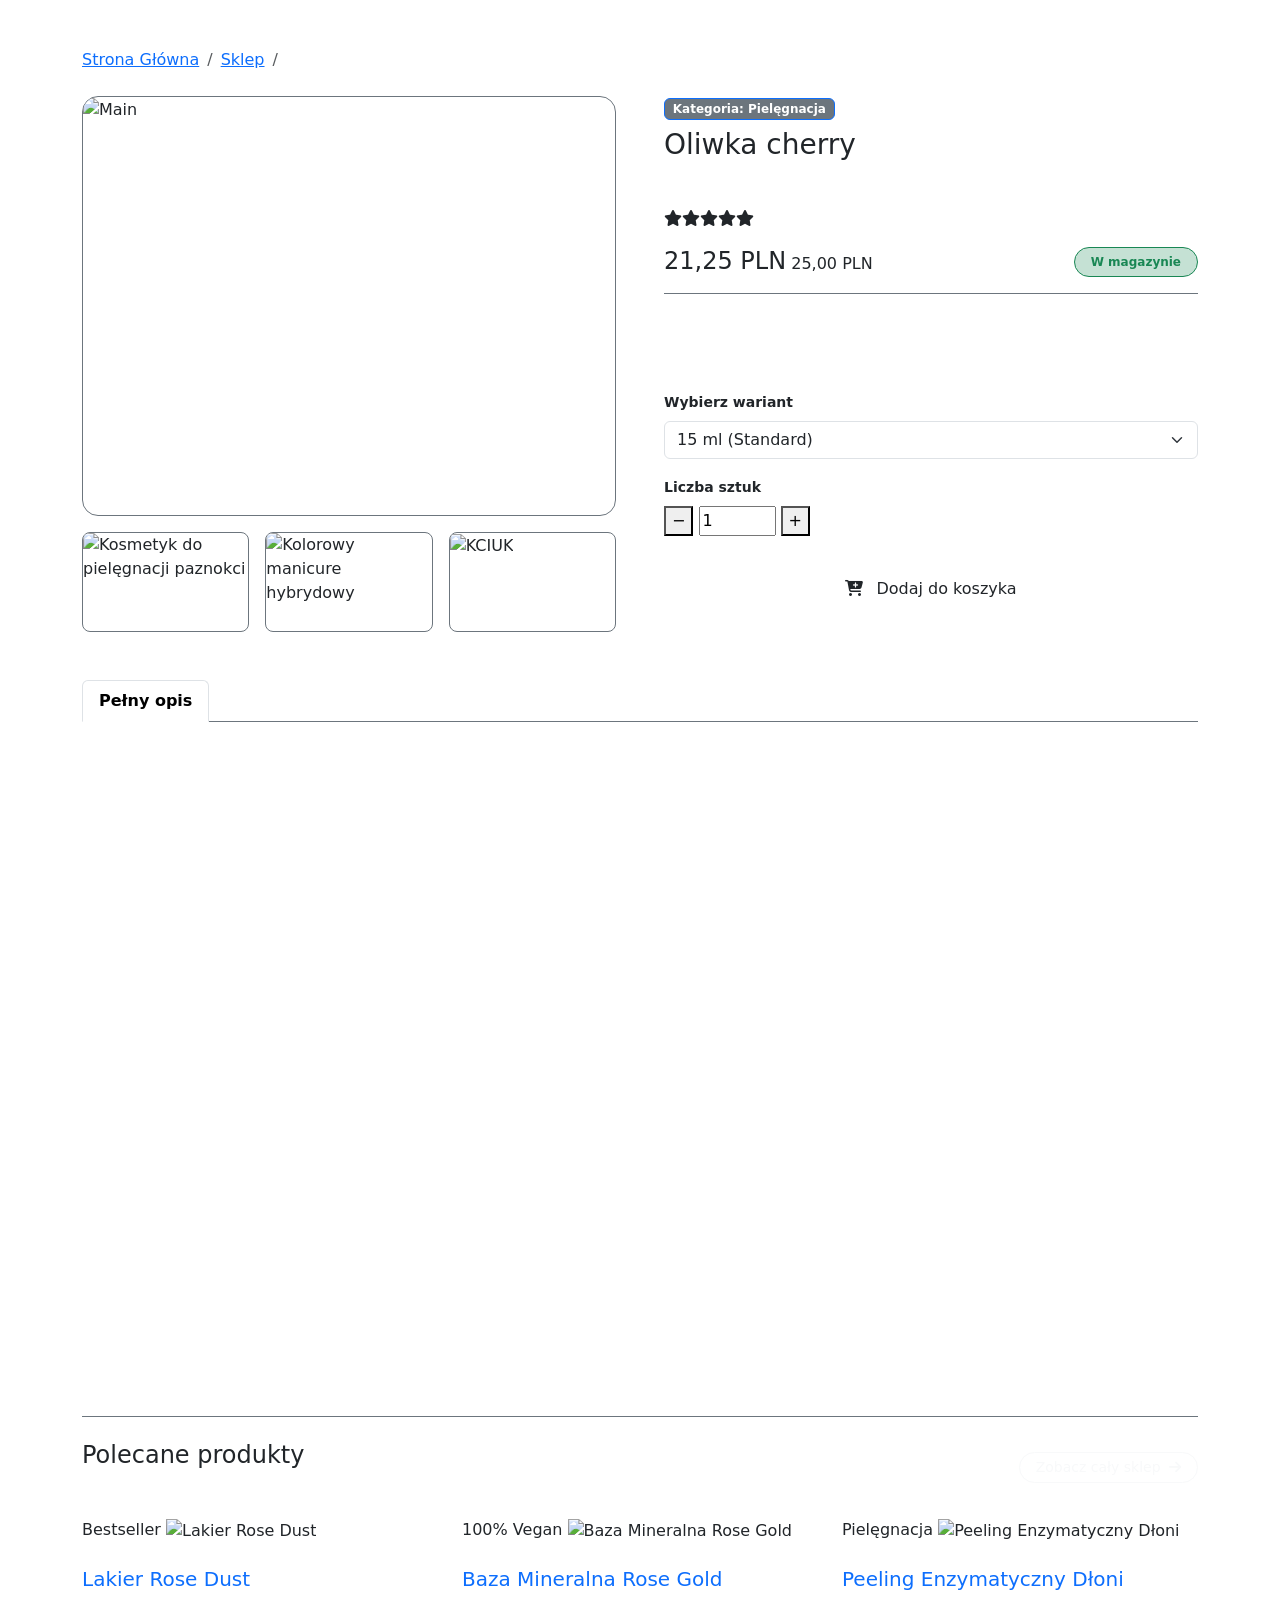
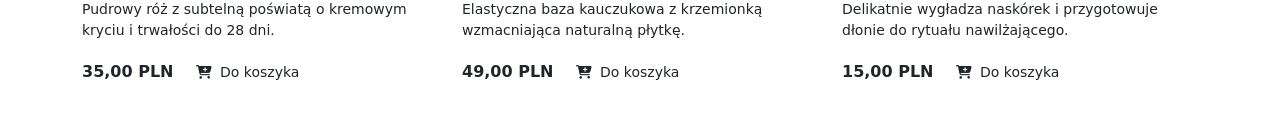
==== produkt.html @ ef53402e "Add files via upload" ====
<!DOCTYPE html>
<html lang="pl">
<head>
    <meta charset="UTF-8">
    <meta name="viewport" content="width=device-width, initial-scale=1.0">
    <title>Oliwka cherry</title>
    <meta name="description" content="Poznaj Eliksir Keratynowy #1 – serum do pielęgnacji i regeneracji paznokci.">

    <!-- Bootstrap 5 CSS -->
    <link href="https://cdn.jsdelivr.net/npm/bootstrap@5.3.2/dist/css/bootstrap.min.css" rel="stylesheet">
    <!-- FontAwesome -->
    <link rel="stylesheet" href="https://cdnjs.cloudflare.com/ajax/libs/font-awesome/6.4.2/css/all.min.css">
    <!-- Google Fonts -->
    <link rel="preconnect" href="https://fonts.googleapis.com">
    <link rel="preconnect" href="https://fonts.gstatic.com" crossorigin>
    <!-- Style całej strony (jeden wspólny plik) -->
    <link rel="stylesheet" href="css/style.css">

    <meta property="og:type" content="website">
    <meta property="og:title" content="Eliksir Keratynowy #1 – Nailchemy">
    <meta property="og:description" content="Poznaj Eliksir Keratynowy #1 – serum do pielęgnacji i regeneracji paznokci.">
    <meta property="og:image" content="https://images.unsplash.com/photo-1632345031435-8727f6897d53?auto=format&amp;fit=crop&amp;w=1200&amp;q=80">
    <script type="application/ld+json">{"@context": "https://schema.org", "@type": "Product", "name": "Eliksir Keratynowy #1", "brand": {"@type": "Brand", "name": "Nailchemy"}, "description": "Serum do pielęgnacji paznokci.", "offers": {"@type": "Offer", "price": "89.00", "priceCurrency": "PLN", "availability": "https://schema.org/InStock"}}</script>
</head>
<body data-page="product">

    <!-- NAVBAR + panele Kategorie / Koszyk (wstawiane przez js/navbar.js) -->
    <script src="js/navbar.js"></script>

    <!-- ===== TREŚĆ STRONY ===== -->
    <main class="container py-5">
        <nav aria-label="breadcrumb" class="mb-4">
            <ol class="breadcrumb">
                <li class="breadcrumb-item"><a href="index.html">Strona Główna</a></li>
                <li class="breadcrumb-item"><a href="sklep.html">Sklep</a></li>
                <li class="breadcrumb-item active text-white-50" aria-current="page">Oliwka cherry</li>
            </ol>
        </nav>

        <div class="row g-5">
            <!-- Kolumna Wizualna (Galeria) -->
            <div class="col-lg-6">
                <div class="mb-3 rounded-4 overflow-hidden border border-secondary" style="height: 420px; background: var(--bg-card);">
                    <img src="IMG/21.jpeg" alt="Main" class="w-100 h-100 object-fit-cover">
                </div>
                <div class="row g-3">
                    <div class="col-4">
                        <div class="rounded-3 overflow-hidden border border-secondary" style="height: 100px;">
                            <img src="IMG/22.jpeg" class="w-100 h-100 object-fit-cover" alt="Kosmetyk do pielęgnacji paznokci">
                        </div>
                    </div>
                    <div class="col-4">
                        <div class="rounded-3 overflow-hidden border border-secondary" style="height: 100px;">
                            <img src="IMG/23.jpeg" class="w-100 h-100 object-fit-cover" alt="Kolorowy manicure hybrydowy">
                        </div>
                    </div>
                    <div class="col-4">
                        <div class="rounded-3 overflow-hidden border border-secondary" style="height: 100px;">
                            <img src="IMG/24.jpeg" class="w-100 h-100 object-fit-cover" style="object-position: 75% 60%; transform: scale(1);" alt="KCIUK">
                        </div>
                    </div>
                </div>
            </div>

            <!-- Kolumna Zakupowa -->
            <div class="col-lg-6">
                <div class="sticky-summary-box">
                    <span class="badge bg-secondary text-accent border border-primary mb-2">Kategoria: Pielęgnacja</span>
                    <h1 class="h3 text-accent mb-2">Oliwka cherry</h1>
                    <p class="text-white-50 small mb-3">Kod produktu: NAIL-CH-01</p>

                    <div class="d-flex align-items-center gap-2 mb-3">
                        <div class="product-rating"><i class="fa-solid fa-star"></i><i class="fa-solid fa-star"></i><i class="fa-solid fa-star"></i><i class="fa-solid fa-star"></i><i class="fa-solid fa-star"></i></div>
                        <span class="text-white-50 small">(<span id="ratingSummaryCount">4</span> opinii klientów)</span>
                    </div>

                    <div class="d-flex align-items-center justify-content-between mb-4 pb-3 border-bottom border-secondary">
                        <div class="product-price-box mb-0">
                            <span class="h4 text-accent mb-0">21,25 PLN</span>
                            <span class="product-old-price">25,00 PLN</span>
                        </div>
                        <span class="badge bg-success bg-opacity-25 text-success border border-success px-3 py-2 rounded-pill">W magazynie</span>
                    </div>

                    <p class="text-white-50 mb-4">Głęboko regenerujące serum do zniszczonej płytki z płynnym złocistym olejem arganowym i bio-keratyną.</p>

                    <div class="mb-3">
                        <label class="form-label text-accent small fw-bold">Wybierz wariant</label>
                        <select class="form-select"><option>15 ml (Standard)</option><option>30 ml (Salon)</option></select>
                    </div>
                    <div class="mb-4">
                        <label class="form-label text-accent small fw-bold" for="productQuantityInput">Liczba sztuk</label>
                        <div class="cart-quantity-control">
                            <button type="button" class="cart-qty-btn" data-product-qty-btn="minus" aria-label="Zmniejsz ilość">−</button>
                            <input id="productQuantityInput" type="number" class="cart-quantity-input" value="1" min="1" max="99" data-product-quantity aria-label="Liczba sztuk">
                            <button type="button" class="cart-qty-btn" data-product-qty-btn="plus" aria-label="Zwiększ ilość">+</button>
                        </div>
                    </div>
                    <button class="btn btn-alchemy-primary w-100 rounded-pill py-3" data-add-to-cart="eliksir-keratynowy">
                        <i class="fa-solid fa-cart-plus me-2"></i> Dodaj do koszyka
                    </button>
                </div>
            </div>
        </div>

        <!-- Zakładki informacyjne -->
        <div class="row mt-5">
            <div class="col-12">
                <div class="sticky-summary-box">
                    <ul class="nav nav-tabs border-bottom border-secondary mb-3" id="pTabs" role="tablist">
                        <li class="nav-item"><button class="nav-link active text-accent fw-bold" data-bs-toggle="tab" data-bs-target="#tab1" type="button">Pełny opis</button></li>
                        <li class="nav-item"><button class="nav-link text-white-50 fw-bold" data-bs-toggle="tab" data-bs-target="#tab2" type="button">Specyfikacja</button></li>
                        <li class="nav-item"><button class="nav-link text-white-50 fw-bold" data-bs-toggle="tab" data-bs-target="#tab3" type="button" id="reviewsTabBtn">Opinie (<span id="reviewsCount">4</span>)</button></li>
                    </ul>
                    <div class="tab-content text-white-50">
                        <div class="tab-pane fade show active" id="tab1">
                            <h2 class="h5 text-accent mb-2">Odżywka do paznokci Cherry Nails – Regenerujący eliksir wzmacniający płytkę</h2>

                            <p class="text-white mb-2">
                                <strong>Przywróć swoim paznokciom zdrowy blask, elastyczność i odporność na złamania dzięki skoncentrowanej formule Cherry Nails.</strong>
                                To profesjonalna kuracja stworzona z myślą o płytce osłabionej po stylizacjach hybrydowych i żelowych, skłonnej do rozdwajania, łamliwości oraz przesuszenia.
                            </p>

                            <p class="mb-3">
                                Lekka, szybko wchłaniająca się konsystencja otula paznokieć niewidoczną warstwą ochronną, nadając mu subtelny, zdrowy połysk oraz delikatny, zmysłowy zapach dojrzałej wiśni.
                            </p>

                            <h3 class="h6 text-accent mb-2">Najważniejsze korzyści:</h3>
                            <ul class="list-unstyled mb-3">
                                <li class="mb-1"><i class="fa-solid fa-check text-accent me-2"></i><strong class="text-white">Głęboka regeneracja i odbudowa</strong> – wspiera odbudowę struktury płytki już od pierwszych aplikacji.</li>
                                <li class="mb-1"><i class="fa-solid fa-check text-accent me-2"></i><strong class="text-white">Wzmocnienie i mniejsza łamliwość</strong> – zwiększa elastyczność paznokci, chroniąc je przed pękaniem i rozdwajaniem.</li>
                                <li class="mb-1"><i class="fa-solid fa-check text-accent me-2"></i><strong class="text-white">Nawilżenie płytki i skórek</strong> – zapobiega przesuszeniu i zadzieraniu się skórek wokół wału paznokciowego.</li>
                                <li class="mb-1"><i class="fa-solid fa-check text-accent me-2"></i><strong class="text-white">Naturalny efekt zadbanych dłoni</strong> – nadaje płytce zdrowy, zadbany wygląd i subtelny blask bez efektu obciążenia.</li>
                                <li class="mb-0"><i class="fa-solid fa-check text-accent me-2"></i><strong class="text-white">Wszechstronne zastosowanie</strong> – idealna zarówno jako samodzielna kuracja regenerująca, jak i odżywcza pielęgnacja pomiędzy kolejnymi stylizacjami.</li>
                            </ul>

                            <h3 class="h6 text-accent mb-2">Kluczowe składniki aktywne:</h3>
                            <ul class="list-unstyled mb-3">
                                <li class="mb-1"><i class="fa-solid fa-sparkles text-accent me-2"></i><strong class="text-white">Ekstrakt z wiśni</strong> – bogaty w antyoksydanty i witaminy, odżywia płytkę oraz przywraca jej witalność i blask.</li>
                                <li class="mb-1"><i class="fa-solid fa-sparkles text-accent me-2"></i><strong class="text-white">Kompleks witamin (E, B5 / prowitamina B5)</strong> – intensywnie nawilża, wzmacnia i wspiera naturalną barierę ochronną paznokcia.</li>
                                <li class="mb-0"><i class="fa-solid fa-sparkles text-accent me-2"></i><strong class="text-white">Olejki pielęgnacyjne i składniki wzmacniające</strong> – wygładzają powierzchnię płytki i poprawiają jej sprężystość.</li>
                            </ul>

                            <h3 class="h6 text-accent mb-2">Sposób użycia:</h3>
                            <ol class="ps-3 mb-0">
                                <li class="mb-1"><strong class="text-white">Jako kuracja regenerująca:</strong> Nałóż cienką warstwę odżywki na czystą, suchą i niepomalowaną płytkę paznokcia. Pozostaw do wyschnięcia. Stosuj regularnie co 2–3 dni, zmywając poprzednią warstwę przed kolejną aplikacją.</li>
                                <li class="mb-0"><strong class="text-white">Jako baza pielęgnacyjna:</strong> Nałóż jedną warstwę pod ulubiony klasyczny lakier do paznokci, aby zabezpieczyć płytkę i przedłużyć trwałość manicure.</li>
                            </ol>
                        </div>

                        <div class="tab-pane fade" id="tab2">
                            <ul class="list-unstyled mb-0">
                                <li class="py-2 border-bottom border-secondary d-flex justify-content-between"><span>Pojemność:</span> <strong class="text-white">15 ml</strong></li>
                                <li class="py-2 d-flex justify-content-between gap-3"><span>Skład:</span> <strong class="text-white text-end">Prunus Amygdalus Dulcis Oil, Simmondsia Chinensis Seed Oil, Helianthus Annuus Seed Oil, Vitis Vinifera Seed Oil, Argania Spinosa Kernel Oil, Prunus Cerasus Seed Oil, Prunus Cerasus Fruit Extract, Rosa Canina Fruit Oil, Persea Gratissima Oil, Macadamia Integrifolia Seed Oil, Caprylic/Capric Triglyceride, Squalane, Tocopherol, Tocopheryl Acetate, Bisabolol, Panthenyl Triacetate, Ethylhexyl Palmitate, Parfum, Coumarin, CI 17200</strong></li>
                            </ul>
                        </div>

                        <div class="tab-pane fade" id="tab3">
                            <div id="cherryReviewsList" class="d-flex flex-column gap-3 mb-4">
                                <div class="p-3 rounded-3" style="background: rgba(30,22,25,0.65); border: 1px solid rgba(191,142,160,0.22);">
                                    <div class="d-flex justify-content-between align-items-center mb-1">
                                        <strong class="text-white">Marta S.</strong>
                                        <small class="text-white-50">12 marca 2026</small>
                                    </div>
                                    <div class="product-rating small mb-2"><i class="fa-solid fa-star"></i><i class="fa-solid fa-star"></i><i class="fa-solid fa-star"></i><i class="fa-solid fa-star"></i><i class="fa-solid fa-star"></i></div>
                                    <p class="small mb-0">Rewelacyjny produkt! Paznokcie po zdjęciu hybrydy były miękkie i rozdwajające się, a po 2 tygodniach stosowania eliksiru są twarde i gładkie.</p>
                                </div>
                                <div class="p-3 rounded-3" style="background: rgba(30,22,25,0.65); border: 1px solid rgba(191,142,160,0.22);">
                                    <div class="d-flex justify-content-between align-items-center mb-1">
                                        <strong class="text-white">Karolina K.</strong>
                                        <small class="text-white-50">4 marca 2026</small>
                                    </div>
                                    <div class="product-rating small mb-2"><i class="fa-solid fa-star"></i><i class="fa-solid fa-star"></i><i class="fa-solid fa-star"></i><i class="fa-solid fa-star"></i><i class="fa-solid fa-star"></i></div>
                                    <p class="small mb-0">Używam w salonie na zakończenie każdego manicure. Klientki uwielbiają delikatny zapach i szybkie wchłanianie bez tłustego filmu.</p>
                                </div>
                                <div class="p-3 rounded-3" style="background: rgba(30,22,25,0.65); border: 1px solid rgba(191,142,160,0.22);">
                                    <div class="d-flex justify-content-between align-items-center mb-1">
                                        <strong class="text-white">Natalia W.</strong>
                                        <small class="text-white-50">25 lutego 2026</small>
                                    </div>
                                    <div class="product-rating small mb-2"><i class="fa-solid fa-star"></i><i class="fa-solid fa-star"></i><i class="fa-solid fa-star"></i><i class="fa-solid fa-star"></i><i class="fa-solid fa-star"></i></div>
                                    <p class="small mb-0">Buteleczka jest bardzo wydajna, a pipeta pozwala precyzyjnie nałożyć kroplę na wał okołopaznokciowy. Na pewno kupię ponownie.</p>
                                </div>
                                <div class="p-3 rounded-3" style="background: rgba(30,22,25,0.65); border: 1px solid rgba(191,142,160,0.22);">
                                    <div class="d-flex justify-content-between align-items-center mb-1">
                                        <strong class="text-white">Aleksandra P.</strong>
                                        <small class="text-white-50">16 lutego 2026</small>
                                    </div>
                                    <div class="product-rating small mb-2"><i class="fa-solid fa-star"></i><i class="fa-solid fa-star"></i><i class="fa-solid fa-star"></i><i class="fa-solid fa-star"></i><i class="fa-regular fa-star"></i></div>
                                    <p class="small mb-0">Bardzo dobry skład i widoczne nawilżenie skórek już po kilku aplikacjach. Wariant 30 ml wychodzi super korzystnie cenowo.</p>
                                </div>
                            </div>

                            <div class="p-3 rounded-3" style="background: rgba(30,22,25,0.45); border: 1px solid rgba(191,142,160,0.22);">
                                <h3 class="h6 text-accent mb-3">Dodaj własną opinię</h3>
                                <form id="cherryReviewForm" class="row g-2">
                                    <div class="col-md-6">
                                        <label for="reviewAuthor" class="form-label small text-white-50 mb-1">Imię lub inicjał</label>
                                        <input type="text" id="reviewAuthor" class="form-control form-control-sm" placeholder="np. Zuzia M." required>
                                    </div>
                                    <div class="col-md-6">
                                        <label for="reviewRating" class="form-label small text-white-50 mb-1">Ocena</label>
                                        <select id="reviewRating" class="form-select form-select-sm">
                                            <option value="5" selected>5 gwiazdek</option>
                                            <option value="4">4 gwiazdki</option>
                                            <option value="3">3 gwiazdki</option>
                                            <option value="2">2 gwiazdki</option>
                                            <option value="1">1 gwiazdka</option>
                                        </select>
                                    </div>
                                    <div class="col-12">
                                        <label for="reviewText" class="form-label small text-white-50 mb-1">Twoja recenzja</label>
                                        <textarea id="reviewText" rows="3" class="form-control form-control-sm" placeholder="Napisz swoją opinię..." required></textarea>
                                    </div>
                                    <div class="col-12 pt-1">
                                        <button type="submit" class="btn btn-alchemy-primary btn-sm rounded-pill px-4">
                                            <i class="fa-solid fa-paper-plane me-1"></i> Dodaj opinię
                                        </button>
                                    </div>
                                </form>
                            </div>
                        </div>
                    </div>
                </div>
            </div>
        </div>

        <!-- Polecane produkty -->
        <section class="mt-5 pt-4 border-top border-secondary" aria-labelledby="recommendedProductsHeading">
            <div class="d-flex flex-wrap justify-content-between align-items-center gap-2 mb-4">
                <div>
                    <h2 id="recommendedProductsHeading" class="h4 text-accent mb-1">Polecane produkty</h2>
                    <p class="text-white-50 small mb-0">Uzupełnij swoją codzienną pielęgnację i stylizację paznokci</p>
                </div>
                <a href="sklep.html" class="btn btn-outline-light btn-sm rounded-pill px-3">Zobacz cały sklep <i class="fa-solid fa-arrow-right ms-1"></i></a>
            </div>
            <div class="row g-4">
                <div class="col-md-4">
                    <div class="card-alchemy">
                        <div class="card-alchemy-img-wrap">
                            <span class="card-badge">Bestseller</span>
                            <img src="img/27.jpg" alt="Lakier Rose Dust">
                        </div>
                        <div class="card-alchemy-body">
                            <span class="text-white-50 small mb-1">Lakiery Hybrydowe</span>
                            <h3 class="card-alchemy-title h5"><a href="produkt.html" class="text-decoration-none text-accent">Lakier Rose Dust</a></h3>
                            <p class="card-alchemy-text small">Pudrowy róż z subtelną poświatą o kremowym kryciu i trwałości do 28 dni.</p>
                            <div class="card-alchemy-footer">
                                <span class="fw-bold text-accent">35,00 PLN</span>
                                <button type="button" class="btn btn-alchemy-primary btn-sm rounded-pill px-3" data-add-to-cart="lakier-rose-dust"><i class="fa-solid fa-cart-plus me-1"></i> Do koszyka</button>
                            </div>
                        </div>
                    </div>
                </div>
                <div class="col-md-4">
                    <div class="card-alchemy">
                        <div class="card-alchemy-img-wrap">
                            <span class="card-badge">100% Vegan</span>
                            <img src="img/25.jpg" alt="Baza Mineralna Rose Gold">
                        </div>
                        <div class="card-alchemy-body">
                            <span class="text-white-50 small mb-1">Bazy i Topy</span>
                            <h3 class="card-alchemy-title h5"><a href="produkt.html" class="text-decoration-none text-accent">Baza Mineralna Rose Gold</a></h3>
                            <p class="card-alchemy-text small">Elastyczna baza kauczukowa z krzemionką wzmacniająca naturalną płytkę.</p>
                            <div class="card-alchemy-footer">
                                <span class="fw-bold text-accent">49,00 PLN</span>
                                <button type="button" class="btn btn-alchemy-primary btn-sm rounded-pill px-3" data-add-to-cart="baza-mineralna"><i class="fa-solid fa-cart-plus me-1"></i> Do koszyka</button>
                            </div>
                        </div>
                    </div>
                </div>
                <div class="col-md-4">
                    <div class="card-alchemy">
                        <div class="card-alchemy-img-wrap">
                            <span class="card-badge">Pielęgnacja</span>
                            <img src="img/26.jpg" alt="Peeling Enzymatyczny Dłoni">
                        </div>
                        <div class="card-alchemy-body">
                            <span class="text-white-50 small mb-1">Pielęgnacja Dłoni</span>
                            <h3 class="card-alchemy-title h5"><a href="produkt.html" class="text-decoration-none text-accent">Peeling Enzymatyczny Dłoni</a></h3>
                            <p class="card-alchemy-text small">Delikatnie wygładza naskórek i przygotowuje dłonie do rytuału nawilżającego.</p>
                            <div class="card-alchemy-footer">
                                <span class="fw-bold text-accent">15,00 PLN</span>
                                <button type="button" class="btn btn-alchemy-primary btn-sm rounded-pill px-3" data-add-to-cart="peeling-enzymatyczny"><i class="fa-solid fa-cart-plus me-1"></i> Do koszyka</button>
                            </div>
                        </div>
                    </div>
                </div>
            </div>
        </section>
    </main>

    <!-- STOPKA (wstawiana przez js/footer.js) -->
    <script src="js/footer.js"></script>

    <!-- Bootstrap 5 JS -->
    <script src="https://cdn.jsdelivr.net/npm/bootstrap@5.3.2/dist/js/bootstrap.bundle.min.js"></script>
    <!-- Wspólne skrypty (modal powiadomień, helpery) -->
    <script src="js/main.js"></script>
    <script src="js/cart.js"></script>

    <script>
    (function () {
        const form = document.getElementById("cherryReviewForm");
        const list = document.getElementById("cherryReviewsList");
        const countEl = document.getElementById("reviewsCount");
        const summaryCountEl = document.getElementById("ratingSummaryCount");
        if (!form || !list) return;

        const STORAGE_KEY = "nailchemy_oliwka_cherry_reviews_v1";

        function escapeHtml(str) {
            return String(str)
                .replace(/&/g, "&amp;")
                .replace(/</g, "&lt;")
                .replace(/>/g, "&gt;")
                .replace(/"/g, "&quot;")
                .replace(/'/g, "&#039;");
        }

        function renderStars(rating) {
            const num = Math.max(1, Math.min(5, parseInt(rating, 10) || 5));
            let html = "";
            for (let i = 1; i <= 5; i++) {
                html += i <= num
                    ? '<i class="fa-solid fa-star"></i>'
                    : '<i class="fa-regular fa-star"></i>';
            }
            return html;
        }

        function formatPolishDate() {
            return new Date().toLocaleDateString("pl-PL", {
                day: "numeric",
                month: "long",
                year: "numeric"
            });
        }

        function createReviewCard(review) {
            const card = document.createElement("div");
            card.className = "p-3 rounded-3";
            card.style.cssText = "background: rgba(30,22,25,0.65); border: 1px solid rgba(191,142,160,0.22);";
            card.innerHTML =
                '<div class="d-flex justify-content-between align-items-center mb-1">' +
                    '<strong class="text-white">' + escapeHtml(review.author) + "</strong>" +
                    '<small class="text-white-50">' + escapeHtml(review.date) + "</small>" +
                "</div>" +
                '<div class="product-rating small mb-2">' + renderStars(review.rating) + "</div>" +
                '<p class="small mb-0">' + escapeHtml(review.text) + "</p>";
            return card;
        }

        function updateCounter() {
            const total = list.children.length;
            if (countEl) countEl.textContent = String(total);
            if (summaryCountEl) summaryCountEl.textContent = String(total);
        }

        function loadSavedReviews() {
            try {
                const raw = localStorage.getItem(STORAGE_KEY);
                if (!raw) return;
                const saved = JSON.parse(raw);
                if (!Array.isArray(saved)) return;
                saved.forEach(function (rev) {
                    list.prepend(createReviewCard(rev));
                });
                updateCounter();
            } catch (e) {
                console.warn("Nie udało się wczytać zapisanych opinii:", e);
            }
        }

        form.addEventListener("submit", function (e) {
            e.preventDefault();
            const authorInput = document.getElementById("reviewAuthor");
            const ratingInput = document.getElementById("reviewRating");
            const textInput = document.getElementById("reviewText");
            if (!authorInput || !ratingInput || !textInput) return;

            const author = authorInput.value.trim();
            const rating = ratingInput.value;
            const text = textInput.value.trim();
            if (!author || !text) return;

            const review = {
                author: author,
                rating: rating,
                text: text,
                date: formatPolishDate()
            };

            try {
                const raw = localStorage.getItem(STORAGE_KEY);
                const existing = raw ? JSON.parse(raw) : [];
                existing.push(review);
                localStorage.setItem(STORAGE_KEY, JSON.stringify(existing));
            } catch (err) {
                console.warn("Nie udało się zapisać opinii w localStorage:", err);
            }

            list.prepend(createReviewCard(review));
            updateCounter();
            form.reset();
            ratingInput.value = "5";
        });

        loadSavedReviews();
    })();
    </script>
</body>
</html>
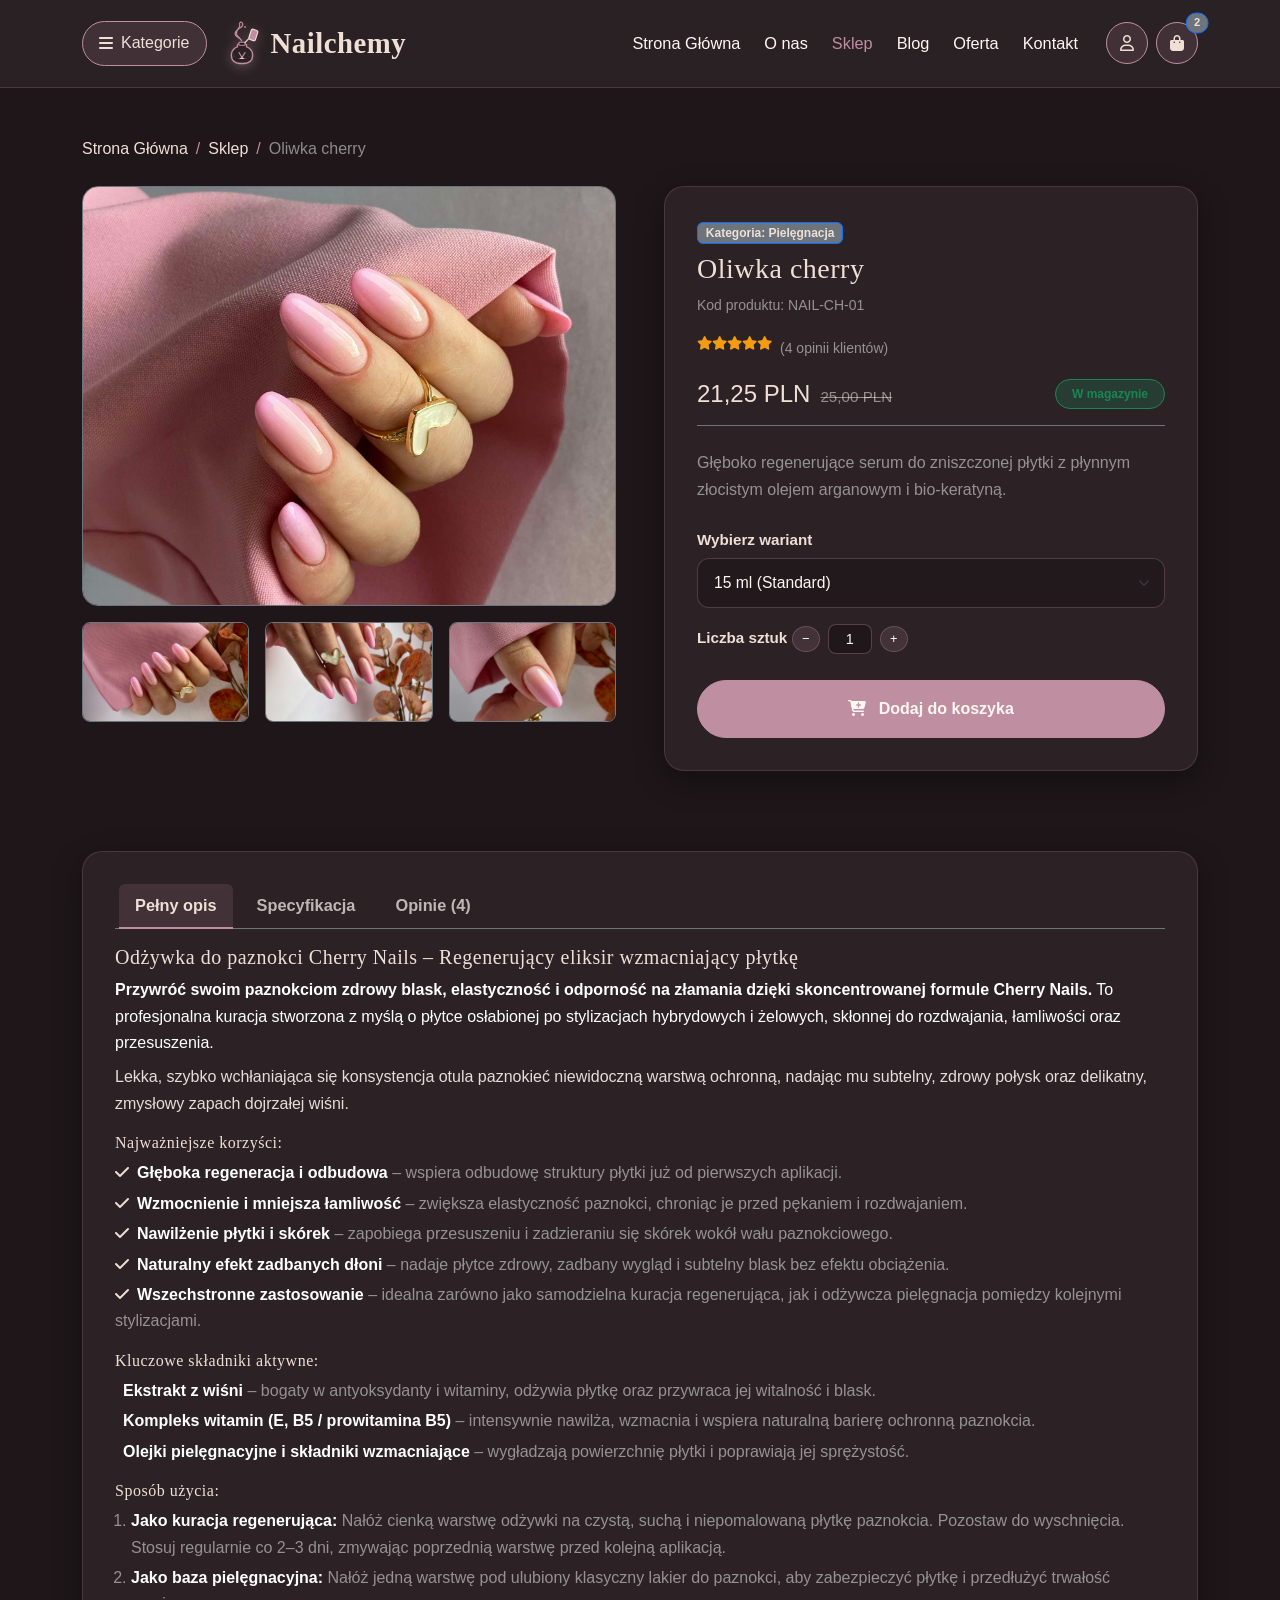
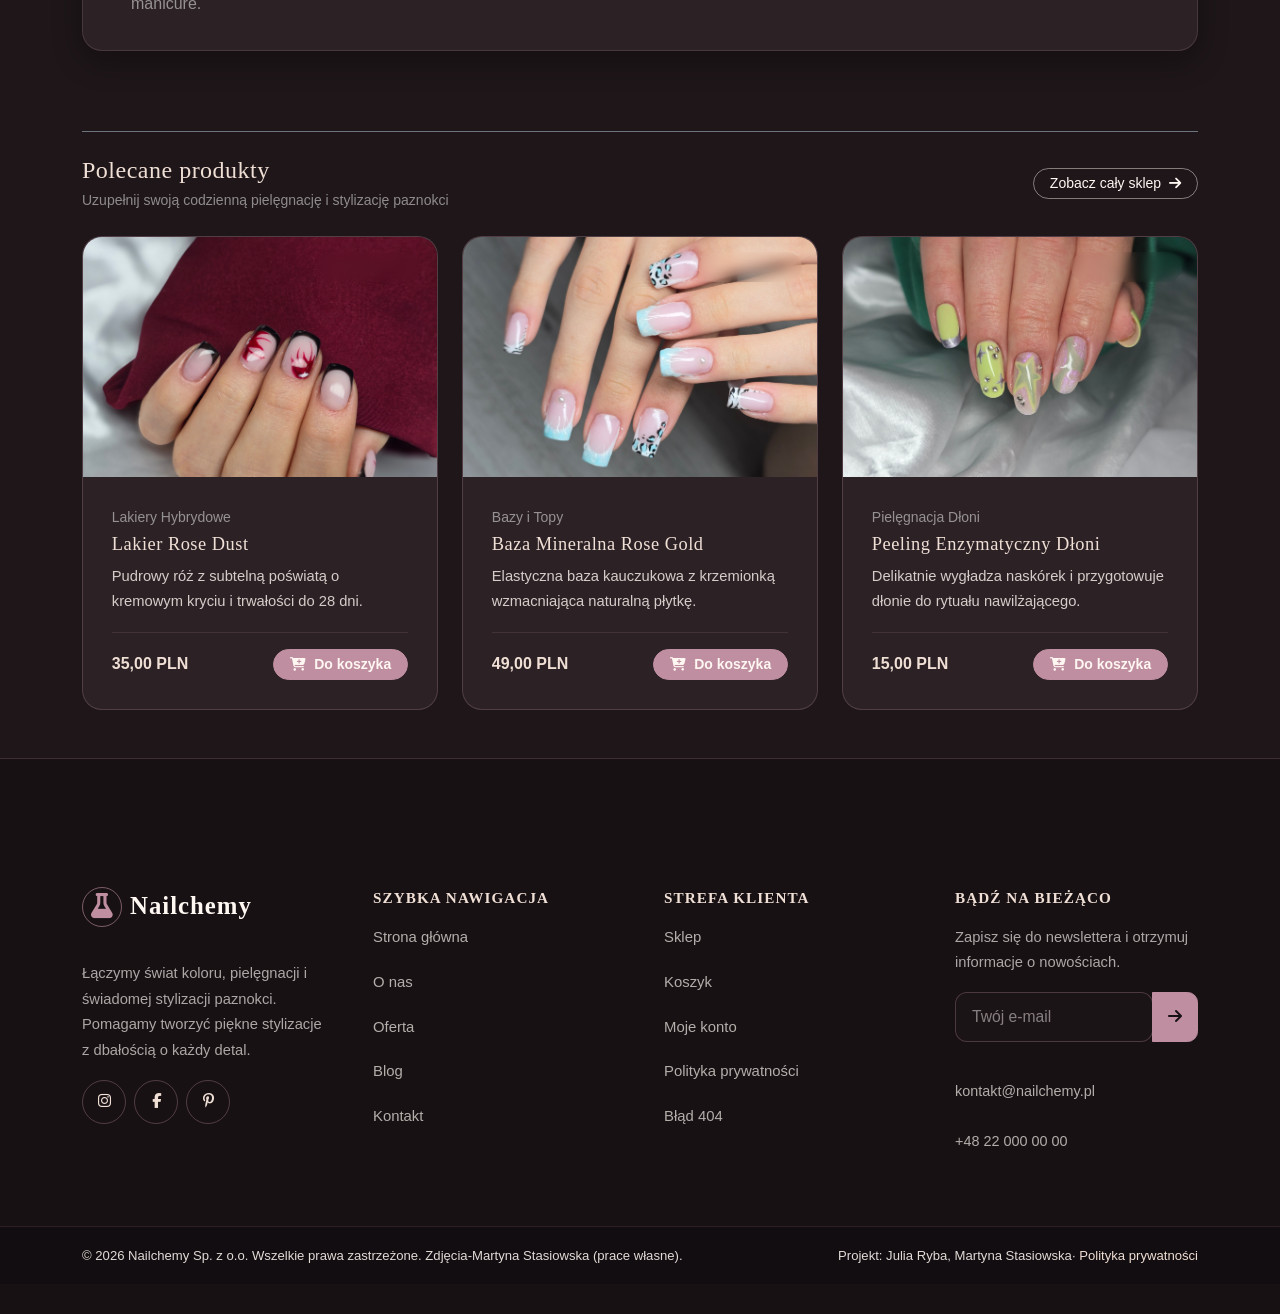
==== commit 6f2dc859: "zdjecia mam nadzieje" ====
--- a/produkt.html
+++ b/produkt.html
@@ -41,22 +41,22 @@
             <!-- Kolumna Wizualna (Galeria) -->
             <div class="col-lg-6">
                 <div class="mb-3 rounded-4 overflow-hidden border border-secondary" style="height: 420px; background: var(--bg-card);">
-                    <img src="IMG/21.jpeg" alt="Main" class="w-100 h-100 object-fit-cover">
+                    <img src="img/21.jpeg" alt="Main" class="w-100 h-100 object-fit-cover">
                 </div>
                 <div class="row g-3">
                     <div class="col-4">
                         <div class="rounded-3 overflow-hidden border border-secondary" style="height: 100px;">
-                            <img src="IMG/22.jpeg" class="w-100 h-100 object-fit-cover" alt="Kosmetyk do pielęgnacji paznokci">
+                            <img src="img/22.jpeg" class="w-100 h-100 object-fit-cover" alt="Kosmetyk do pielęgnacji paznokci">
                         </div>
                     </div>
                     <div class="col-4">
                         <div class="rounded-3 overflow-hidden border border-secondary" style="height: 100px;">
-                            <img src="IMG/23.jpeg" class="w-100 h-100 object-fit-cover" alt="Kolorowy manicure hybrydowy">
+                            <img src="img/23.jpeg" class="w-100 h-100 object-fit-cover" alt="Kolorowy manicure hybrydowy">
                         </div>
                     </div>
                     <div class="col-4">
                         <div class="rounded-3 overflow-hidden border border-secondary" style="height: 100px;">
-                            <img src="IMG/24.jpeg" class="w-100 h-100 object-fit-cover" style="object-position: 75% 60%; transform: scale(1);" alt="KCIUK">
+                            <img src="img/24.jpeg" class="w-100 h-100 object-fit-cover" style="object-position: 75% 60%; transform: scale(1);" alt="KCIUK">
                         </div>
                     </div>
                 </div>
--- a/css/style.css
+++ b/css/style.css
@@ -0,0 +1,2040 @@
+:root {
+    --primary-color: #BF8EA0;   /* Rose Dusty Gold */
+    --secondary-color: #664E56; /* Deep Warm Plum */
+    --accent-color: #F0DFD5;    /* Soft Cream Nude */
+    --text-color: #fff7f2;      /* Soft Silk Off-White */
+    --bg-dark: #1E1619;         /* Deep Background */
+    --bg-card: #2C2226;         /* Card Background */
+    --bg-glass: rgba(44, 34, 38, 0.94);
+    --font-heading: 'Palatino', 'URW Palladio L', serif;
+    --font-body: 'Gill Sans', 'Gill Sans MT', Calibri, sans-serif;
+    --transition-smooth: all 0.35s cubic-bezier(0.4, 0, 0.2, 1);
+    --box-shadow-glow: 0 10px 30px rgba(191, 142, 160, 0.25);
+}
+
+html {
+    scroll-behavior: smooth;
+    font-size: 16px;
+}
+
+body {
+    background-color: var(--bg-dark);
+    color: var(--text-color);
+    font-family: var(--font-body);
+    line-height: 1.65;
+    overflow-x: hidden;
+}
+
+h1, h2, h3, h4, h5, h6, .navbar-brand {
+    font-family: var(--font-heading);
+    color: var(--text-color);
+    letter-spacing: 0.5px;
+}
+
+p {
+    color: rgba(255, 247, 242, 0.88);
+}
+
+.text-accent {
+    color: var(--accent-color) !important;
+}
+
+.text-primary-brand {
+    color: var(--primary-color) !important;
+}
+
+/* Sekcja Title Wrapper */
+.section-title-wrapper {
+    text-align: center;
+    margin-bottom: 3.5rem;
+    position: relative;
+}
+
+.section-title-wrapper h2 {
+    font-size: 2.3rem;
+    font-weight: 700;
+    display: inline-block;
+    position: relative;
+}
+
+.section-title-wrapper h2::after {
+    content: '';
+    display: block;
+    width: 65px;
+    height: 3px;
+    background: linear-gradient(90deg, var(--primary-color), var(--accent-color));
+    margin: 12px auto 0 auto;
+    border-radius: 2px;
+}
+
+/* Nawigacja Główna */
+.navbar-custom {
+    background-color: var(--bg-glass);
+    backdrop-filter: blur(12px);
+    -webkit-backdrop-filter: blur(12px);
+    border-bottom: 1px solid rgba(191, 142, 160, 0.2);
+    padding: 0.9rem 0;
+    transition: var(--transition-smooth);
+    z-index: 1040;
+}
+
+.btn-categories-trigger {
+    background: rgba(191, 142, 160, 0.15);
+    border: 1px solid var(--primary-color);
+    color: var(--accent-color);
+    padding: 8px 16px;
+    border-radius: 50px;
+    font-weight: 500;
+    display: inline-flex;
+    align-items: center;
+    gap: 8px;
+    transition: var(--transition-smooth);
+    cursor: pointer;
+}
+
+.btn-categories-trigger:hover {
+    background: var(--primary-color);
+    color: #fff;
+    box-shadow: 0 4px 15px rgba(191, 142, 160, 0.3);
+}
+
+.brand-logo-svg {
+    width: 38px;
+    height: 48px;
+    display: inline-block;
+    vertical-align: middle;
+    filter: drop-shadow(0 2px 6px rgba(191, 142, 160, 0.4));
+    transition: var(--transition-smooth);
+}
+
+.navbar-brand:hover .brand-logo-svg {
+    transform: scale(1.08) rotate(-3deg);
+    filter: drop-shadow(0 0 12px rgba(240, 223, 213, 0.7));
+}
+
+.navbar-brand {
+    font-size: 1.8rem;
+    font-weight: 700;
+    color: var(--accent-color) !important;
+    display: flex;
+    align-items: center;
+    gap: 10px;
+    cursor: pointer;
+}
+
+.nav-link {
+    color: var(--text-color) !important;
+    font-size: 1.02rem;
+    font-weight: 500;
+    margin: 0 4px;
+    cursor: pointer;
+    transition: var(--transition-smooth);
+}
+
+.nav-link:hover, .nav-link.active {
+    color: var(--accent-color) !important;
+}
+
+/* Ikony Akcji E-Commerce w Navbarze (Konto & Koszyk z badge '2') */
+.nav-ecommerce-icon {
+    background: rgba(191, 142, 160, 0.15);
+    border: 1px solid var(--primary-color);
+    color: var(--accent-color);
+    width: 42px;
+    height: 42px;
+    border-radius: 50%;
+    display: inline-flex;
+    align-items: center;
+    justify-content: center;
+    transition: var(--transition-smooth);
+    text-decoration: none;
+    cursor: pointer;
+}
+
+.nav-ecommerce-icon:hover {
+    background: var(--primary-color);
+    color: #fff;
+    box-shadow: 0 4px 15px rgba(191, 142, 160, 0.3);
+    transform: translateY(-2px);
+}
+
+/* Offcanvas Drawers */
+.offcanvas-custom {
+    background-color: var(--bg-card);
+    color: var(--text-color);
+    border-color: rgba(191, 142, 160, 0.3);
+    width: 380px !important;
+    max-width: 85vw;
+}
+
+.offcanvas-header {
+    border-bottom: 1px solid rgba(191, 142, 160, 0.25);
+    padding: 1.5rem;
+    background-color: rgba(30, 22, 25, 0.5);
+}
+
+.offcanvas-title {
+    font-family: var(--font-heading);
+    color: var(--accent-color);
+    font-size: 1.35rem;
+    display: flex;
+    align-items: center;
+    gap: 10px;
+}
+
+.category-group-title {
+    font-family: var(--font-heading);
+    color: var(--accent-color);
+    font-size: 1.05rem;
+    font-weight: 700;
+    margin-top: 1rem;
+    margin-bottom: 0.5rem;
+    padding-bottom: 4px;
+    border-bottom: 1px solid rgba(191, 142, 160, 0.2);
+    display: flex;
+    align-items: center;
+    gap: 8px;
+}
+
+.category-item-link {
+    color: rgba(255, 247, 242, 0.85);
+    text-decoration: none;
+    display: block;
+    padding: 6px 10px;
+    border-radius: 8px;
+    font-size: 0.92rem;
+    transition: var(--transition-smooth);
+    cursor: pointer;
+}
+
+.category-item-link:hover {
+    background: rgba(191, 142, 160, 0.15);
+    color: var(--accent-color);
+    padding-left: 14px;
+}
+
+/* Cart Drawer Items */
+.cart-drawer-item {
+    display: flex;
+    align-items: center;
+    gap: 14px;
+    padding: 14px 0;
+    border-bottom: 1px solid rgba(191, 142, 160, 0.15);
+}
+
+.cart-drawer-img {
+    width: 65px;
+    height: 65px;
+    border-radius: 12px;
+    object-fit: cover;
+    border: 1px solid rgba(191, 142, 160, 0.3);
+}
+
+.cart-drawer-info {
+    flex-grow: 1;
+}
+
+.cart-drawer-name {
+    font-size: 0.95rem;
+    font-weight: 600;
+    color: var(--accent-color);
+    margin-bottom: 3px;
+}
+
+.cart-drawer-price {
+    font-size: 0.9rem;
+    color: var(--text-color);
+}
+
+.cart-qty-btn {
+    background: rgba(102, 78, 86, 0.4);
+    border: 1px solid rgba(191, 142, 160, 0.3);
+    color: #fff;
+    width: 26px;
+    height: 26px;
+    border-radius: 50%;
+    display: inline-flex;
+    align-items: center;
+    justify-content: center;
+    cursor: pointer;
+    font-size: 0.8rem;
+    transition: var(--transition-smooth);
+}
+
+.cart-qty-btn:hover {
+    background: var(--primary-color);
+}
+
+.cart-remove-btn {
+    color: #ff6b6b;
+    background: none;
+    border: none;
+    cursor: pointer;
+    font-size: 0.9rem;
+    padding: 4px;
+    transition: var(--transition-smooth);
+}
+
+.cart-remove-btn:hover {
+    color: #ff4d4d;
+    transform: scale(1.1);
+}
+
+.cart-drawer-footer {
+    border-top: 1px solid rgba(191, 142, 160, 0.25);
+    padding: 1.5rem;
+    background-color: rgba(30, 22, 25, 0.6);
+}
+
+/* Hero Section */
+#hero {
+    position: relative;
+    padding: 160px 0 120px 0;
+    background: linear-gradient(90deg, rgba(30, 22, 25, 0.88) 0%, rgba(30, 22, 25, 0.65) 50%, rgba(30, 22, 25, 0.35) 100%), 
+                url("../img/1.jpg") center/cover no-repeat;
+    overflow: hidden;
+    min-height: 85vh;
+    display: flex;
+    align-items: center;
+}
+
+.hero-top-tag {
+    font-size: 0.82rem;
+    letter-spacing: 2.5px;
+    text-transform: uppercase;
+    color: rgba(240, 223, 213, 0.7);
+    font-weight: 600;
+    margin-bottom: 1rem;
+}
+
+.hero-title {
+    font-size: clamp(3.2rem, 6vw, 5.2rem);
+    font-weight: 400;
+    line-height: 1.05;
+    margin-bottom: 0.8rem;
+    color: #ffffff;
+    font-family: var(--font-heading);
+}
+
+.hero-subtitle-italic {
+    font-size: clamp(1.3rem, 2.5vw, 1.8rem);
+    font-style: italic;
+    font-family: var(--font-heading);
+    color: var(--accent-color);
+    margin-bottom: 1.8rem;
+    font-weight: 400;
+}
+
+.hero-description {
+    font-size: 0.98rem;
+    margin-bottom: 2.5rem;
+    max-width: 540px;
+    color: rgba(255, 247, 242, 0.85);
+    line-height: 1.7;
+}
+
+.btn-hero-solid {
+    background-color: var(--primary-color);
+    color: #ffffff;
+    border: none;
+    padding: 13px 32px;
+    font-weight: 600;
+    border-radius: 50px;
+    font-size: 0.95rem;
+    transition: var(--transition-smooth);
+    text-decoration: none;
+    display: inline-block;
+    cursor: pointer;
+}
+
+.btn-hero-solid:hover {
+    background-color: #cb9ab0;
+    color: #ffffff;
+    transform: translateY(-2px);
+    box-shadow: 0 6px 20px rgba(191, 142, 160, 0.4);
+}
+
+.btn-hero-outline {
+    background: transparent;
+    color: #ffffff;
+    border: 1px solid rgba(255, 255, 255, 0.6);
+    padding: 13px 32px;
+    font-weight: 500;
+    border-radius: 50px;
+    font-size: 0.95rem;
+    transition: var(--transition-smooth);
+    text-decoration: none;
+    display: inline-block;
+    cursor: pointer;
+}
+
+.btn-hero-outline:hover {
+    background: rgba(255, 255, 255, 0.1);
+    color: #ffffff;
+    border-color: #ffffff;
+    transform: translateY(-2px);
+}
+
+/* About & Stats */
+.about-content {
+    background: var(--bg-card);
+    border: 1px solid rgba(191, 142, 160, 0.15);
+    border-radius: 24px;
+    padding: 2.5rem;
+    box-shadow: 0 10px 30px rgba(0,0,0,0.3);
+    height: 100%;
+}
+
+.about-stat-box {
+    background: rgba(102, 78, 86, 0.25);
+    border: 1px solid rgba(191, 142, 160, 0.2);
+    border-radius: 16px;
+    padding: 1.2rem;
+    text-align: center;
+    transition: var(--transition-smooth);
+}
+
+.about-stat-box:hover {
+    border-color: var(--primary-color);
+    transform: translateY(-4px);
+    background: rgba(102, 78, 86, 0.4);
+}
+
+.about-stat-number {
+    font-family: var(--font-heading);
+    font-size: 2.2rem;
+    font-weight: 700;
+    color: var(--accent-color);
+    margin-bottom: 2px;
+}
+
+.about-stat-label {
+    font-size: 0.88rem;
+    color: rgba(255, 247, 242, 0.75);
+    text-transform: uppercase;
+    letter-spacing: 1px;
+}
+
+.about-img-container {
+    position: relative;
+    border-radius: 24px;
+    overflow: hidden;
+    height: 100%;
+    min-height: 380px;
+    border: 1px solid rgba(191, 142, 160, 0.2);
+}
+
+.about-img-container img {
+    width: 100%;
+    height: 100%;
+    object-fit: cover;
+}
+
+/* E-Commerce Cards & Product Cards */
+.bestseller-card, .card-alchemy, .product-card-ecommerce {
+    background: var(--bg-card);
+    border: 1px solid rgba(191, 142, 160, 0.25);
+    border-radius: 20px;
+    overflow: hidden;
+    transition: var(--transition-smooth);
+    height: 100%;
+    display: flex;
+    flex-direction: column;
+}
+
+.bestseller-card:hover, .card-alchemy:hover, .product-card-ecommerce:hover {
+    transform: translateY(-6px);
+    border-color: var(--primary-color);
+    box-shadow: var(--box-shadow-glow);
+}
+
+.bestseller-img-box, .card-alchemy-img-wrap, .product-card-img-wrap {
+    position: relative;
+    height: 240px;
+    overflow: hidden;
+    background: #140E10;
+}
+
+.bestseller-img-box img, .card-alchemy-img-wrap img, .product-card-img-wrap img {
+    width: 100%;
+    height: 100%;
+    object-fit: cover;
+    transition: transform 0.5s ease;
+}
+
+.bestseller-card:hover .bestseller-img-box img, .card-alchemy:hover .card-alchemy-img-wrap img, .product-card-ecommerce:hover .product-card-img-wrap img {
+    transform: scale(1.07);
+}
+
+.bestseller-tag, .card-badge, .product-badge-promo {
+    position: absolute;
+    top: 15px;
+    left: 15px;
+    background: rgba(30, 22, 25, 0.85);
+    backdrop-filter: blur(6px);
+    color: var(--accent-color);
+    border: 1px solid var(--primary-color);
+    font-size: 0.75rem;
+    font-weight: 700;
+    padding: 4px 12px;
+    border-radius: 50px;
+    text-transform: uppercase;
+}
+
+.card-badge, .product-badge-promo {
+    left: auto;
+    right: 15px;
+    background: var(--secondary-color);
+}
+
+.bestseller-body, .card-alchemy-body, .product-card-body {
+    padding: 1.8rem;
+    display: flex;
+    flex-direction: column;
+    flex-grow: 1;
+}
+
+.bestseller-title, .card-alchemy-title, .product-title-ec {
+    font-size: 1.15rem;
+    color: var(--accent-color);
+    margin-bottom: 0.6rem;
+    font-family: var(--font-heading);
+}
+
+.bestseller-desc, .card-alchemy-text {
+    font-size: 0.92rem;
+    color: rgba(255, 247, 242, 0.8);
+    margin-bottom: 1.2rem;
+    flex-grow: 1;
+}
+
+.bestseller-action, .card-alchemy-footer {
+    display: flex;
+    align-items: center;
+    justify-content: space-between;
+    border-top: 1px solid rgba(191, 142, 160, 0.15);
+    padding-top: 1rem;
+}
+
+.product-rating {
+    color: #f39c12;
+    font-size: 0.85rem;
+    margin-bottom: 0.5rem;
+}
+
+.product-price-box {
+    display: flex;
+    align-items: baseline;
+    gap: 10px;
+    margin-bottom: 1.2rem;
+}
+
+.product-current-price {
+    font-size: 1.2rem;
+    font-weight: 700;
+    color: var(--text-color);
+}
+
+.product-old-price {
+    font-size: 0.95rem;
+    color: rgba(255, 247, 242, 0.5);
+    text-decoration: line-through;
+}
+
+/* Offer Cards */
+.offer-card {
+    background-color: var(--bg-card);
+    border: 1px solid rgba(191, 142, 160, 0.2);
+    border-radius: 20px;
+    padding: 2.2rem 2rem 1.8rem 2rem;
+    height: 100%;
+    display: flex;
+    flex-direction: column;
+    transition: var(--transition-smooth);
+    position: relative;
+}
+
+.offer-card:hover {
+    transform: translateY(-6px);
+    box-shadow: 0 12px 30px rgba(0,0,0,0.4);
+}
+
+.offer-card-featured {
+    background-color: var(--accent-color);
+    color: var(--bg-dark);
+}
+
+.offer-card-featured p,
+.offer-card-featured .offer-price,
+.offer-card-featured .offer-arrow,
+.offer-card-featured .offer-title {
+    color: var(--bg-dark) !important;
+}
+
+.offer-icon-circle {
+    width: 54px;
+    height: 54px;
+    border-radius: 50%;
+    background: rgba(191, 142, 160, 0.25);
+    color: var(--text-color);
+    display: inline-flex;
+    align-items: center;
+    justify-content: center;
+    font-size: 1.25rem;
+    margin-bottom: 1.8rem;
+}
+
+.offer-card-featured .offer-icon-circle {
+    background: var(--secondary-color);
+    color: var(--accent-color);
+}
+
+.offer-bestseller-badge {
+    position: absolute;
+    top: 2rem;
+    left: 2rem;
+    background-color: var(--secondary-color);
+    color: #fff;
+    font-size: 0.72rem;
+    font-weight: 700;
+    letter-spacing: 1.5px;
+    padding: 4px 14px;
+    border-radius: 50px;
+    text-transform: uppercase;
+}
+
+.offer-title {
+    font-family: var(--font-heading);
+    font-size: 1.6rem;
+    font-weight: 500;
+    margin-bottom: 1rem;
+}
+
+.offer-desc {
+    font-size: 0.95rem;
+    line-height: 1.6;
+    margin-bottom: 2.5rem;
+    flex-grow: 1;
+}
+
+.offer-footer {
+    display: flex;
+    align-items: center;
+    justify-content: space-between;
+    border-top: 1px solid rgba(191, 142, 160, 0.15);
+    padding-top: 1.2rem;
+    margin-top: auto;
+}
+
+.offer-price {
+    font-size: 1.05rem;
+    font-weight: 600;
+    color: var(--text-color);
+}
+
+.offer-arrow {
+    font-size: 1.2rem;
+    color: var(--text-color);
+    transition: var(--transition-smooth);
+}
+
+.offer-card:hover .offer-arrow {
+    transform: translateX(5px);
+}
+
+/* Sidebar & Blog Components */
+.sidebar-box, .sticky-summary-box {
+    background: var(--bg-card);
+    border: 1px solid rgba(191, 142, 160, 0.2);
+    border-radius: 20px;
+    padding: 2rem;
+    margin-bottom: 2rem;
+    box-shadow: 0 10px 30px rgba(0,0,0,0.3);
+}
+
+.sticky-summary-box {
+    position: sticky;
+    top: 110px;
+}
+
+.sidebar-title {
+    font-size: 1.2rem;
+    color: var(--accent-color);
+    margin-bottom: 1.2rem;
+    padding-bottom: 8px;
+    border-bottom: 1px solid rgba(191, 142, 160, 0.2);
+}
+
+.category-badge-item {
+    display: flex;
+    justify-content: space-between;
+    align-items: center;
+    padding: 8px 12px;
+    border-radius: 10px;
+    color: var(--text-color);
+    text-decoration: none;
+    transition: var(--transition-smooth);
+    margin-bottom: 6px;
+    background: rgba(102, 78, 86, 0.15);
+    cursor: pointer;
+}
+
+.category-badge-item:hover {
+    background: rgba(191, 142, 160, 0.25);
+    color: var(--accent-color);
+    padding-left: 16px;
+}
+
+.badge-count {
+    background-color: var(--secondary-color);
+    color: var(--accent-color);
+    border: 1px solid var(--primary-color);
+    font-size: 0.75rem;
+    padding: 3px 8px;
+    border-radius: 50px;
+}
+
+.sidebar-featured-item {
+    display: flex;
+    gap: 12px;
+    align-items: center;
+    margin-bottom: 1rem;
+    text-decoration: none;
+    cursor: pointer;
+    transition: var(--transition-smooth);
+}
+
+.sidebar-featured-item:hover {
+    opacity: 0.85;
+}
+
+.sidebar-featured-img {
+    width: 70px;
+    height: 70px;
+    border-radius: 10px;
+    object-fit: cover;
+    border: 1px solid rgba(191, 142, 160, 0.3);
+}
+
+.sidebar-featured-title {
+    font-size: 0.9rem;
+    color: var(--accent-color);
+    font-weight: 600;
+    margin-bottom: 2px;
+}
+
+/* Single Article View */
+.article-container {
+    max-width: 840px;
+    margin: 0 auto;
+    background: var(--bg-card);
+    border: 1px solid rgba(191, 142, 160, 0.2);
+    border-radius: 24px;
+    padding: 3rem;
+    box-shadow: 0 15px 40px rgba(0,0,0,0.4);
+}
+
+.article-lead {
+    font-size: 1.25rem;
+    font-family: var(--font-heading);
+    color: var(--accent-color);
+    font-style: italic;
+    line-height: 1.6;
+    margin-bottom: 2rem;
+    border-left: 4px solid var(--primary-color);
+    padding-left: 1.2rem;
+}
+
+.table-alchemy {
+    color: var(--text-color);
+    border-color: rgba(191, 142, 160, 0.25);
+}
+
+.table-alchemy th {
+    background-color: var(--secondary-color);
+    color: var(--accent-color);
+    border-color: rgba(191, 142, 160, 0.3);
+}
+
+.table-alchemy td {
+    background-color: rgba(30, 22, 25, 0.6);
+    color: rgba(255, 247, 242, 0.9);
+    border-color: rgba(191, 142, 160, 0.2);
+}
+
+.author-box {
+    background: rgba(102, 78, 86, 0.25);
+    border: 1px solid rgba(191, 142, 160, 0.3);
+    border-radius: 16px;
+    padding: 2rem;
+    display: flex;
+    align-items: center;
+    gap: 20px;
+    margin: 3rem 0;
+}
+
+.author-avatar {
+    width: 90px;
+    height: 90px;
+    border-radius: 50%;
+    object-fit: cover;
+    border: 2px solid var(--primary-color);
+    flex-shrink: 0;
+}
+
+.comment-card {
+    background: rgba(30, 22, 25, 0.7);
+    border: 1px solid rgba(191, 142, 160, 0.2);
+    border-radius: 16px;
+    padding: 1.5rem;
+    margin-bottom: 1.2rem;
+}
+
+.cart-table-img {
+    width: 75px;
+    height: 75px;
+    border-radius: 12px;
+    object-fit: cover;
+    border: 1px solid rgba(191, 142, 160, 0.25);
+}
+
+.account-sidebar {
+    background: var(--bg-card);
+    border: 1px solid rgba(191, 142, 160, 0.2);
+    border-radius: 20px;
+    padding: 1.5rem;
+}
+
+.account-sidebar .nav-link {
+    color: rgba(255, 247, 242, 0.85);
+    padding: 12px 16px;
+    border-radius: 12px;
+    margin-bottom: 6px;
+    transition: var(--transition-smooth);
+    cursor: pointer;
+}
+
+.account-sidebar .nav-link:hover,
+.account-sidebar .nav-link.active {
+    background: rgba(191, 142, 160, 0.2);
+    color: var(--accent-color);
+    padding-left: 20px;
+}
+
+/* Forms & Inputs */
+.form-control, .form-select {
+    background-color: rgba(30, 22, 25, 0.7) !important;
+    border: 1px solid rgba(191, 142, 160, 0.3) !important;
+    color: var(--text-color) !important;
+    border-radius: 12px !important;
+    padding: 12px 16px !important;
+    font-size: 0.98rem;
+    transition: var(--transition-smooth);
+}
+
+.form-control:focus, .form-select:focus {
+    background-color: rgba(30, 22, 25, 0.9) !important;
+    border-color: var(--primary-color) !important;
+    box-shadow: 0 0 0 0.25rem rgba(191, 142, 160, 0.25) !important;
+}
+
+.form-control::placeholder {
+    color: rgba(255, 247, 242, 0.4);
+}
+
+.form-label {
+    font-weight: 500;
+    color: var(--accent-color);
+    margin-bottom: 6px;
+    font-size: 0.95rem;
+}
+
+/* Footer */
+footer {
+    background-color: #140E10;
+    border-top: 1px solid rgba(191, 142, 160, 0.2);
+    padding: 70px 0 30px 0;
+    color: rgba(255, 247, 242, 0.7);
+    font-size: 0.93rem;
+}
+
+.footer-brand {
+    font-size: 1.8rem;
+    font-family: var(--font-heading);
+    color: var(--accent-color);
+    font-weight: 700;
+    margin-bottom: 1rem;
+    display: inline-block;
+    text-decoration: none;
+    cursor: pointer;
+}
+
+.footer-links-list {
+    list-style: none;
+    padding: 0;
+    margin: 0;
+}
+
+.footer-links-list li {
+    margin-bottom: 10px;
+}
+
+.footer-links-list a {
+    color: rgba(255, 247, 242, 0.7);
+    text-decoration: none;
+    transition: var(--transition-smooth);
+    cursor: pointer;
+}
+
+.footer-links-list a:hover {
+    color: var(--accent-color);
+    padding-left: 5px;
+}
+
+.footer-bottom {
+    border-top: 1px solid rgba(255, 255, 255, 0.08);
+    padding-top: 25px;
+    margin-top: 50px;
+}
+
+/* Pagination */
+.pagination .page-link {
+    background-color: var(--bg-card);
+    border-color: rgba(191, 142, 160, 0.3);
+    color: var(--text-color);
+}
+
+.pagination .page-item.active .page-link {
+    background-color: var(--primary-color);
+    border-color: var(--primary-color);
+    color: #fff;
+}
+
+.pagination .page-link:hover {
+    background-color: rgba(191, 142, 160, 0.2);
+    color: var(--accent-color);
+}
+
+/* Breadcrumbs */
+.breadcrumb-custom .breadcrumb-item + .breadcrumb-item::before,
+.breadcrumb .breadcrumb-item + .breadcrumb-item::before {
+    color: var(--primary-color);
+}
+.breadcrumb-custom a, .breadcrumb a {
+    color: var(--accent-color);
+    text-decoration: none;
+    cursor: pointer;
+}
+
+/* ===== Stan aktywny linku w navbarze (dodawany przez js/navbar.js) ===== */
+.navbar-custom .nav-link.active {
+    color: var(--primary-color) !important;
+}
+.cursor-pointer { cursor: pointer; }
+
+
+/* Koszyk – spójny wygląd, edycja ilości i czytelne przyciski akcji */
+.cart-page .sticky-summary-box {
+    background: linear-gradient(145deg, rgba(44, 34, 38, 0.98), rgba(35, 26, 30, 0.98));
+    border-color: rgba(191, 142, 160, 0.28);
+}
+.cart-table {
+    --bs-table-bg: transparent;
+    --bs-table-color: var(--text-color);
+    --bs-table-border-color: rgba(191, 142, 160, 0.18);
+    margin-bottom: 0;
+}
+.cart-table thead th {
+    color: rgba(255, 247, 242, 0.62);
+    font-size: 0.82rem;
+    font-weight: 600;
+    white-space: nowrap;
+    border-bottom-color: rgba(191, 142, 160, 0.3);
+}
+.cart-table td { vertical-align: middle; white-space: nowrap; }
+.cart-table td:first-child { min-width: 245px; white-space: normal; }
+.cart-quantity-control { display: inline-flex; align-items: center; gap: 8px; }
+.cart-quantity-control.is-compact { gap: 7px; margin-top: 8px; }
+.cart-quantity-input {
+    width: 48px;
+    height: 30px;
+    padding: 2px 4px;
+    text-align: center;
+    color: var(--text-color);
+    background: rgba(30, 22, 25, 0.8);
+    border: 1px solid rgba(191, 142, 160, 0.35);
+    border-radius: 8px;
+    font-size: 0.9rem;
+}
+.cart-quantity-input::-webkit-inner-spin-button,
+.cart-quantity-input::-webkit-outer-spin-button { opacity: 1; }
+.cart-qty-btn { flex: 0 0 28px; }
+.cart-empty-message { color: rgba(255, 247, 242, 0.65); text-align: center; padding: 2rem 0; }
+.cart-action-button {
+    color: var(--text-color) !important;
+    background: transparent !important;
+    border: 1px solid rgba(240, 223, 213, 0.42) !important;
+    font-weight: 600;
+    box-shadow: none;
+    transition: background-color .25s ease, border-color .25s ease, box-shadow .25s ease, transform .25s ease;
+}
+.cart-action-button:hover,
+.cart-action-button:focus-visible {
+    color: var(--text-color) !important;
+    background: rgba(191, 142, 160, 0.18) !important;
+    border-color: var(--primary-color) !important;
+    box-shadow: 0 0 0 4px rgba(191, 142, 160, 0.12), 0 8px 22px rgba(0, 0, 0, 0.2);
+    transform: translateY(-2px);
+}
+.cart-action-button:disabled { opacity: .45; cursor: not-allowed; transform: none; box-shadow: none; }
+.cart-drawer-item .cart-remove-btn { flex-shrink: 0; }
+.cart-summary-panel { top: 110px; }
+@media (max-width: 767px) {
+    .cart-page .sticky-summary-box { padding: 1.15rem !important; }
+    .cart-table td:first-child { min-width: 210px; }
+}
+
+/* Sklep: czytelne przyciski i ukrycie natywnych strzałek pól ilości */
+.cart-quantity-input { appearance: textfield; -moz-appearance: textfield; }
+.cart-quantity-input::-webkit-inner-spin-button,
+.cart-quantity-input::-webkit-outer-spin-button { -webkit-appearance: none; margin: 0; }
+.shop-product-actions { display: grid; grid-template-columns: 1fr; gap: .55rem; margin-top: auto; padding-top: .9rem; }
+.shop-product-actions .btn { min-height: 38px; font-weight: 600; color: var(--text-color, #fff7f2); border: 1px solid rgba(240,223,213,.55); background: transparent; transition: background-color .2s ease, border-color .2s ease, box-shadow .2s ease, transform .2s ease; }
+.shop-product-actions .btn:hover,
+.shop-product-actions .btn:focus-visible { color: var(--text-color, #fff7f2); background: rgba(191,142,160,.22); border-color: var(--primary-color, #bf8ea0); box-shadow: 0 0 0 3px rgba(191,142,160,.13); transform: translateY(-1px); }
+.shop-filter-actions { display: grid; grid-template-columns: 1fr 1fr; gap: .55rem; }
+.shop-filter-actions .btn { white-space: nowrap; }
+.shop-no-results { grid-column: 1 / -1; padding: 3rem 1rem; text-align: center; color: rgba(255,247,242,.7); background: var(--bg-card); border: 1px solid rgba(191,142,160,.2); border-radius: 1rem; }
+
+/* Blog: aktywne, klikalne kategorie */
+.blog-category-filter {
+    width: 100%;
+    border: 1px solid transparent;
+    font: inherit;
+    text-align: left;
+}
+.blog-category-filter.active {
+    background: rgba(191, 142, 160, 0.28);
+    border-color: rgba(191, 142, 160, 0.55);
+    color: var(--accent-color);
+}
+.blog-category-clear {
+    display: inline-flex;
+    align-items: center;
+    justify-content: center;
+    margin-top: 10px;
+    padding: 7px 12px;
+    border: 1px solid rgba(191, 142, 160, 0.35);
+    border-radius: 999px;
+    background: transparent;
+    color: var(--text-color);
+    font-size: 0.85rem;
+    transition: var(--transition-smooth);
+}
+.blog-category-clear:hover {
+    background: rgba(191, 142, 160, 0.2);
+    color: var(--accent-color);
+}
+
+/* Konto: spójne tabele i przełączane sekcje */
+.account-panel[hidden],
+.blog .col-md-6[hidden] {
+    display: none !important;
+}
+.account-orders-table {
+    --bs-table-bg: transparent;
+    --bs-table-color: var(--text-color);
+    --bs-table-border-color: rgba(191, 142, 160, 0.2);
+    --bs-table-hover-bg: rgba(191, 142, 160, 0.08);
+    --bs-table-hover-color: var(--text-color);
+    color: var(--text-color) !important;
+    background: transparent !important;
+}
+.account-orders-table > :not(caption) > * > * {
+    color: var(--text-color) !important;
+    background: transparent !important;
+    border-color: rgba(191, 142, 160, 0.2) !important;
+    box-shadow: none !important;
+    padding: 14px 12px;
+}
+.account-orders-table thead th {
+    color: rgba(255, 247, 242, 0.65) !important;
+    font-weight: 600;
+}
+.account-order-status {
+    display: inline-block;
+    padding: 5px 10px;
+    border: 1px solid rgba(191, 142, 160, 0.4);
+    border-radius: 999px;
+    color: var(--accent-color);
+    background: rgba(191, 142, 160, 0.12);
+    white-space: nowrap;
+}
+.account-save-button {
+    color: var(--text-color);
+    border: 1px solid rgba(191, 142, 160, 0.5);
+    transition: var(--transition-smooth);
+}
+.account-save-button:hover {
+    color: var(--text-color);
+    background: rgba(191, 142, 160, 0.25);
+    border-color: var(--primary-color);
+}
+.account-sidebar .nav-link[aria-selected="true"] {
+    background: rgba(191, 142, 160, 0.2);
+    color: var(--accent-color);
+}
+@media (max-width: 767.98px) {
+    .account-orders-table { min-width: 560px; }
+    .account-panel { padding: 1.25rem !important; }
+    .blog-category-filter { min-height: 42px; }
+}
+
+
+/* STRONY POMOCNICZE I STOPKA */
+.site-footer { margin-top: 0; color: var(--text-color, #fff7f2); background: #171114; border-top: 1px solid rgba(191,142,160,.22); }
+.footer-main { padding-top: 3.5rem; padding-bottom: 3.25rem; }
+.footer-brand { color: var(--text-color, #fff7f2); text-decoration: none; font-family: Georgia,serif; font-size: 1.55rem; letter-spacing: .04em; }
+.footer-brand:hover { color: var(--accent-color, #f0dfd5); }
+.footer-brand-mark { display: inline-flex; align-items: center; justify-content: center; width: 2.5rem; height: 2.5rem; border: 1px solid rgba(191,142,160,.6); border-radius: 50%; color: var(--primary-color, #bf8ea0); }
+.footer-description { max-width: 27rem; margin: 1rem 0; color: rgba(255,247,242,.65); line-height: 1.75; font-size: .92rem; }
+.footer-heading { margin: .25rem 0 1.1rem; color: var(--accent-color, #f0dfd5); font-size: .95rem; font-weight: 700; letter-spacing: .07em; text-transform: uppercase; }
+.footer-links-list { display: grid; gap: .65rem; padding: 0; margin: 0; list-style: none; }
+.footer-links-list a, .footer-contact-short a { color: rgba(255,247,242,.68); text-decoration: none; transition: color .2s ease; }
+.footer-links-list a:hover, .footer-contact-short a:hover { color: var(--accent-color, #f0dfd5); }
+.footer-social a { display: inline-flex; align-items: center; justify-content: center; width: 2.75rem; height: 2.75rem; border: 1px solid rgba(191,142,160,.35); border-radius: 50%; color: var(--accent-color, #f0dfd5); text-decoration: none; }
+.footer-social a:hover { color: #171114; background: var(--primary-color, #bf8ea0); }
+.footer-input, .helper-form .form-control, .helper-form .form-select, .error-search .form-control { min-height: 2.9rem; color: var(--text-color, #fff7f2); background: rgba(255,255,255,.055); border: 1px solid rgba(191,142,160,.35); border-radius: .65rem; }
+.footer-input::placeholder, .helper-form .form-control::placeholder, .error-search .form-control::placeholder { color: rgba(255,247,242,.48); }
+.footer-input:focus, .helper-form .form-control:focus, .helper-form .form-select:focus, .error-search .form-control:focus { color: var(--text-color, #fff7f2); background: rgba(255,255,255,.08); border-color: var(--primary-color, #bf8ea0); box-shadow: 0 0 0 .2rem rgba(191,142,160,.16); }
+.footer-submit { min-width: 2.9rem; color: #171114; background: var(--primary-color, #bf8ea0); border: 1px solid var(--primary-color, #bf8ea0); border-radius: .65rem; }
+.footer-form-feedback { min-height: 1.2rem; margin: .45rem 0; color: var(--accent-color, #f0dfd5); font-size: .78rem; }
+.footer-contact-short { display: grid; gap: .4rem; margin-top: .75rem; font-size: .9rem; }
+.footer-legal { padding: 1.1rem 0; color: rgba(255,247,242,.55); background: rgba(0,0,0,.22); border-top: 1px solid rgba(191,142,160,.15); font-size: .82rem; text-align: center; }
+.footer-legal a { color: var(--accent-color, #f0dfd5); text-decoration: none; }
+.footer-legal a:hover { text-decoration: underline; }
+.helper-page { min-height: 60vh; color: var(--text-color, #fff7f2); }
+.helper-page-header { max-width: 52rem; }
+.helper-page-header h1 { margin: .25rem 0 1rem; font-family: Georgia,serif; font-size: clamp(2.1rem,5vw,3.5rem); color: var(--accent-color, #f0dfd5); }
+.helper-eyebrow { color: var(--primary-color, #bf8ea0); font-size: .76rem; font-weight: 700; letter-spacing: .18em; }
+.helper-lead { max-width: 48rem; color: rgba(255,247,242,.72); font-size: 1.08rem; line-height: 1.75; }
+.helper-muted { color: rgba(255,247,242,.62); }
+.helper-breadcrumb { --bs-breadcrumb-divider-color: rgba(255,247,242,.38); }
+.helper-breadcrumb a { color: var(--primary-color, #bf8ea0); text-decoration: none; }
+.helper-breadcrumb .active { color: rgba(255,247,242,.62); }
+.helper-panel { padding: clamp(1.2rem,3vw,2rem); background: rgba(255,255,255,.035); border: 1px solid rgba(191,142,160,.2); border-radius: 1.15rem; box-shadow: 0 1rem 2.5rem rgba(0,0,0,.12); }
+.helper-panel h2 { color: var(--accent-color, #f0dfd5); }
+.contact-detail { display: flex; align-items: flex-start; gap: .85rem; height: 100%; padding: 1rem; border-radius: .8rem; background: rgba(191,142,160,.07); }
+.contact-detail > i { color: var(--primary-color, #bf8ea0); font-size: 1.35rem; }
+.contact-detail div { display: grid; gap: .2rem; min-width: 0; }
+.contact-detail span, .contact-detail a { color: rgba(255,247,242,.68); overflow-wrap: anywhere; }
+.contact-detail a { text-decoration-color: rgba(191,142,160,.6); }
+.helper-divider { border-color: rgba(191,142,160,.25); margin: 1.6rem 0; }
+.helper-form .form-label { color: rgba(255,247,242,.85); font-weight: 600; }
+.helper-form .form-select option { color: #21191d; }
+.helper-form .form-check-input { width: 1.15rem; height: 1.15rem; margin-top: .2rem; background-color: transparent; border-color: rgba(191,142,160,.7); }
+.helper-form .form-check-input:checked { background-color: var(--primary-color, #bf8ea0); border-color: var(--primary-color, #bf8ea0); }
+.helper-form .form-check-label { color: rgba(255,247,242,.72); line-height: 1.6; }
+.helper-form .form-check-label a { color: var(--accent-color, #f0dfd5); }
+.helper-button { display: inline-flex; align-items: center; justify-content: center; gap: .65rem; min-height: 44px; padding: .7rem 1.2rem; color: #21191d; background: var(--primary-color, #bf8ea0); border: 1px solid var(--primary-color, #bf8ea0); border-radius: 999px; font-weight: 700; text-decoration: none; transition: .2s ease; }
+.helper-button:hover, .helper-button:focus-visible { color: #21191d; background: var(--accent-color, #f0dfd5); border-color: var(--accent-color, #f0dfd5); transform: translateY(-1px); }
+.helper-button-outline { color: var(--accent-color, #f0dfd5); background: transparent; border-color: rgba(191,142,160,.55); }
+.helper-button-outline:hover, .helper-button-outline:focus-visible { color: #21191d; }
+.form-feedback { color: var(--accent-color, #f0dfd5); font-size: .9rem; }
+.contact-map { overflow: hidden; border: 1px solid rgba(191,142,160,.3); border-radius: .85rem; background: #241b20; }
+.contact-map iframe { border: 0; }
+.contact-directions { padding-left: 1.2rem; color: rgba(255,247,242,.68); line-height: 1.75; }
+.privacy-article { max-width: 54rem; color: rgba(255,247,242,.78); font-size: 1rem; line-height: 1.85; }
+.privacy-article h1 { color: var(--accent-color, #f0dfd5); }
+.privacy-article h2 { margin: 2.3rem 0 .8rem; color: var(--accent-color, #f0dfd5); font-size: 1.35rem; }
+.privacy-article a { color: var(--primary-color, #bf8ea0); }
+.privacy-cookies-table { --bs-table-bg: transparent; --bs-table-color: rgba(255,247,242,.8); --bs-table-border-color: rgba(191,142,160,.25); min-width: 36rem; }
+.privacy-cookies-table > :not(caption) > * > * { padding: .85rem; color: rgba(255,247,242,.8); background: transparent; border-color: rgba(191,142,160,.25); }
+.privacy-cookies-table thead th { color: var(--accent-color, #f0dfd5); }
+.error-page { min-height: 100vh; display: flex; flex-direction: column; }
+.error-main { flex: 1 0 auto; min-height: min(78vh, 52rem); padding: 4rem 0; }
+.error-code { margin: 0; color: var(--primary-color, #bf8ea0); font-size: clamp(6rem,20vw,12rem); font-weight: 800; line-height: .9; letter-spacing: -.07em; }
+.error-main h1 { margin: 1.5rem 0 .75rem; color: var(--accent-color, #f0dfd5); font-family: Georgia,serif; font-size: clamp(1.8rem,4vw,2.7rem); }
+.error-message { max-width: 38rem; margin: 0 auto 1.5rem; color: rgba(255,247,242,.7); line-height: 1.7; }
+.error-search { width: min(100%, 32rem); }
+.error-search .form-control { padding-inline: 1rem; }
+@media (max-width: 575.98px) { .footer-main { padding-top: 2.5rem; padding-bottom: 2rem; } .footer-legal .container { align-items: flex-start !important; } .helper-panel { padding: 1.1rem; } .error-main { min-height: 72vh; padding: 3rem 0; } }
+@media (min-width: 768px) and (max-width: 991.98px) { .footer-main { padding-top: 3rem; } }
+/* Ujednolicenie minimalnych pól dotykowych w nowych modułach. */
+.site-footer a, .site-footer button, .site-footer input, .helper-page a, .helper-page button, .error-main a, .error-main button { scroll-margin-top: 5rem; }
+.site-footer a, .site-footer button, .helper-page button, .error-main a, .error-main button { min-height: 44px; }
+@media (max-width: 991.98px) { .site-footer .footer-links-list { gap: .45rem; } }
+
+
+/* =========================================================
+   POPRAWKI WIDOCZNOŚCI PRZYCISKÓW, HAMBURGERA I NOWYCH SEKCJI
+   ========================================================= */
+
+/* 1. Ikona menu hamburgerowego w kolorze czcionki (--text-color: #fff7f2) */
+.navbar-custom .navbar-toggler {
+    border: 1px solid rgba(255, 247, 242, 0.45);
+    padding: 0.45rem 0.65rem;
+    border-radius: 10px;
+}
+
+.navbar-custom .navbar-toggler:focus {
+    box-shadow: 0 0 0 0.2rem rgba(191, 142, 160, 0.35);
+}
+
+.navbar-custom .navbar-toggler-icon {
+    background-image: url("data:image/svg+xml,%3csvg xmlns='http://www.w3.org/2000/svg' viewBox='0 0 30 30'%3e%3cpath stroke='%23fff7f2' stroke-linecap='round' stroke-miterlimit='10' stroke-width='2.2' d='M4 7h22M4 15h22M4 23h22'/%3e%3c/svg%3e");
+}
+
+/* 2. Definicja brakującej klasy .btn-alchemy-primary + kontrast przycisków */
+.btn-alchemy-primary {
+    background-color: var(--primary-color) !important;
+    border: 1px solid var(--primary-color) !important;
+    color: var(--text-color) !important;
+    font-weight: 600;
+    transition: var(--transition-smooth);
+}
+
+.btn-alchemy-primary:hover,
+.btn-alchemy-primary:focus-visible {
+    background-color: #cb9ab0 !important;
+    border-color: #cb9ab0 !important;
+    color: #ffffff !important;
+    transform: translateY(-2px);
+    box-shadow: 0 6px 20px rgba(191, 142, 160, 0.38);
+}
+
+.btn-alchemy-primary:disabled {
+    opacity: 0.5;
+    transform: none;
+    box-shadow: none;
+}
+
+.btn-outline-light {
+    color: var(--text-color) !important;
+    border-color: rgba(255, 247, 242, 0.45) !important;
+}
+
+.btn-outline-light:hover,
+.btn-outline-light:focus-visible {
+    background-color: rgba(191, 142, 160, 0.22) !important;
+    border-color: var(--primary-color) !important;
+    color: #ffffff !important;
+}
+
+.helper-button {
+    color: var(--text-color) !important;
+}
+
+.helper-button:hover,
+.helper-button:focus-visible,
+.helper-button-outline:hover,
+.helper-button-outline:focus-visible {
+    color: #1E1619 !important;
+    background: var(--accent-color, #f0dfd5) !important;
+    border-color: var(--accent-color, #f0dfd5) !important;
+}
+
+.nav-tabs .nav-link {
+    color: rgba(255, 247, 242, 0.7) !important;
+    border: none;
+    border-bottom: 2px solid transparent;
+    background: transparent !important;
+}
+
+.nav-tabs .nav-link:hover {
+    color: var(--accent-color) !important;
+}
+
+.nav-tabs .nav-link.active {
+    color: var(--accent-color) !important;
+    background: rgba(191, 142, 160, 0.15) !important;
+    border-bottom: 2px solid var(--primary-color) !important;
+}
+
+/* 3. Nawigacja "Poprzedni wpis" / "Następny wpis" w pojedynczym artykule */
+.post-navigation {
+    display: grid;
+    grid-template-columns: repeat(2, 1fr);
+    gap: 1rem;
+    margin-top: 2.5rem;
+    padding-top: 2rem;
+    border-top: 1px solid rgba(191, 142, 160, 0.25);
+}
+
+.post-nav-card {
+    display: flex;
+    flex-direction: column;
+    justify-content: center;
+    padding: 1.15rem 1.4rem;
+    background: rgba(30, 22, 25, 0.75);
+    border: 1px solid rgba(191, 142, 160, 0.3);
+    border-radius: 16px;
+    text-decoration: none;
+    color: var(--text-color);
+    transition: var(--transition-smooth);
+}
+
+.post-nav-card:hover {
+    background: rgba(191, 142, 160, 0.18);
+    border-color: var(--primary-color);
+    color: var(--accent-color);
+    transform: translateY(-3px);
+}
+
+.post-nav-card.is-next {
+    text-align: right;
+}
+
+.post-nav-label {
+    font-size: 0.78rem;
+    text-transform: uppercase;
+    letter-spacing: 1.2px;
+    color: var(--primary-color);
+    font-weight: 700;
+    margin-bottom: 0.35rem;
+}
+
+.post-nav-title {
+    font-family: var(--font-heading);
+    font-size: 1rem;
+    color: var(--accent-color);
+    line-height: 1.4;
+}
+
+@media (max-width: 575.98px) {
+    .post-navigation {
+        grid-template-columns: 1fr;
+    }
+    .post-nav-card.is-next {
+        text-align: left;
+    }
+}
+
+/* 4. Pulpit (Kokpit) i Edycja konta w panelu klienta (konto.html) */
+.dashboard-stat-card {
+    background: rgba(30, 22, 25, 0.75);
+    border: 1px solid rgba(191, 142, 160, 0.25);
+    border-radius: 16px;
+    padding: 1.35rem;
+    height: 100%;
+    transition: var(--transition-smooth);
+}
+
+.dashboard-stat-card:hover {
+    border-color: var(--primary-color);
+    transform: translateY(-3px);
+}
+
+.dashboard-shortcut-btn {
+    display: flex;
+    align-items: center;
+    gap: 12px;
+    width: 100%;
+    padding: 1rem 1.2rem;
+    background: rgba(102, 78, 86, 0.2);
+    border: 1px solid rgba(191, 142, 160, 0.3);
+    border-radius: 14px;
+    color: var(--text-color);
+    text-align: left;
+    text-decoration: none;
+    transition: var(--transition-smooth);
+    cursor: pointer;
+}
+
+.dashboard-shortcut-btn:hover {
+    background: rgba(191, 142, 160, 0.22);
+    border-color: var(--primary-color);
+    color: var(--accent-color);
+}
+
+/* Próbnik koloru w filtrach sklepu */
+.shop-color-dot {
+    display: inline-block;
+    width: 14px;
+    height: 14px;
+    border-radius: 50%;
+    border: 1px solid rgba(255, 247, 242, 0.5);
+    flex-shrink: 0;
+}
+
+/* === Układ sekcji strony głównej według projektów === */
+
+/* Nasza Oferta (Zdjęcie nr 1) */
+a.offer-card {
+    color: var(--text-color);
+}
+a.offer-card:hover .offer-arrow {
+    transform: translateX(5px);
+}
+.offer-arrow {
+    transition: var(--transition-smooth);
+}
+
+.offer-filter-grid {
+    display: grid;
+    grid-template-columns: repeat(4, 1fr);
+    gap: 1rem;
+}
+
+.offer-filter-pill {
+    display: flex;
+    align-items: center;
+    justify-content: center;
+    padding: 0.95rem 1.25rem;
+    border-radius: 14px;
+    background: rgba(33, 25, 28, 0.88);
+    border: 1px solid rgba(191, 142, 160, 0.24);
+    color: #f3e4dc;
+    font-size: 0.84rem;
+    font-weight: 500;
+    letter-spacing: 0.14em;
+    text-transform: uppercase;
+    text-decoration: none;
+    text-align: center;
+    transition: var(--transition-smooth);
+}
+
+.offer-filter-pill:hover,
+.offer-filter-pill:focus-visible {
+    background: rgba(191, 142, 160, 0.2);
+    border-color: var(--primary-color);
+    color: #ffffff;
+    transform: translateY(-2px);
+}
+
+@media (max-width: 991.98px) {
+    .offer-filter-grid {
+        grid-template-columns: repeat(2, 1fr);
+    }
+}
+
+@media (max-width: 575.98px) {
+    .offer-filter-grid {
+        grid-template-columns: 1fr;
+    }
+}
+
+/* Animacje wysuwania karuzeli */
+@keyframes carouselSlideInNext {
+    0% {
+        opacity: 0.65;
+        transform: translateX(36px);
+    }
+    100% {
+        opacity: 1;
+        transform: translateX(0);
+    }
+}
+
+@keyframes carouselSlideInPrev {
+    0% {
+        opacity: 0.65;
+        transform: translateX(-36px);
+    }
+    100% {
+        opacity: 1;
+        transform: translateX(0);
+    }
+}
+
+.slide-from-next {
+    animation: carouselSlideInNext 0.36s cubic-bezier(0.22, 1, 0.36, 1);
+}
+
+.slide-from-prev {
+    animation: carouselSlideInPrev 0.36s cubic-bezier(0.22, 1, 0.36, 1);
+}
+
+/* Top Bestsellery Nailchemy – półkole i unoszenie zdjęcia po najechaniu */
+.bestseller-showcase-wrap {
+    position: relative;
+}
+
+.bestseller-track {
+    display: flex;
+    align-items: center;
+    justify-content: center;
+    gap: 1.05rem;
+    padding: 1.25rem 0 0.75rem;
+    transition: transform 0.38s cubic-bezier(0.22, 1, 0.36, 1);
+}
+
+.bs-slide-card {
+    position: relative;
+    background: rgba(27, 20, 23, 0.94);
+    border: 1px solid rgba(191, 142, 160, 0.22);
+    border-radius: 22px;
+    padding: 1.1rem;
+    width: 205px;
+    flex: 0 0 205px;
+    display: flex;
+    flex-direction: column;
+    transition: transform 0.36s cubic-bezier(0.22, 1, 0.36, 1), border-color 0.3s ease, box-shadow 0.3s ease;
+    cursor: pointer;
+}
+
+/* Półkoliste ułożenie kart wokół środka */
+.bs-slide-card.is-arc-far-left {
+    transform: translateY(34px) rotate(-5.5deg) scale(0.93);
+    opacity: 0.88;
+}
+
+.bs-slide-card.is-arc-left {
+    transform: translateY(14px) rotate(-2.5deg) scale(0.97);
+    opacity: 0.95;
+}
+
+.bs-slide-card.is-center-featured {
+    width: 265px;
+    flex: 0 0 265px;
+    padding: 1.35rem;
+    background: rgba(34, 24, 28, 0.98);
+    border: 1.5px solid rgba(240, 223, 213, 0.75);
+    box-shadow: 0 0 34px rgba(191, 142, 160, 0.28), 0 16px 36px rgba(0, 0, 0, 0.58);
+    transform: translateY(-10px) rotate(0deg) scale(1.03);
+    z-index: 3;
+}
+
+.bs-slide-card.is-arc-right {
+    transform: translateY(14px) rotate(2.5deg) scale(0.97);
+    opacity: 0.95;
+}
+
+.bs-slide-card.is-arc-far-right {
+    transform: translateY(34px) rotate(5.5deg) scale(0.93);
+    opacity: 0.88;
+}
+
+.bs-slide-card.is-hidden-card {
+    display: none;
+}
+
+.bs-top-badge {
+    align-self: center;
+    background: rgba(46, 35, 40, 0.95);
+    border: 1px solid rgba(191, 142, 160, 0.35);
+    color: var(--accent-color);
+    font-size: 0.65rem;
+    font-weight: 700;
+    letter-spacing: 0.12em;
+    text-transform: uppercase;
+    padding: 4px 12px;
+    border-radius: 50px;
+    margin-bottom: 0.75rem;
+}
+
+.bs-center-featured .bs-top-badge {
+    background: rgba(68, 49, 57, 0.95);
+    border-color: rgba(240, 223, 213, 0.55);
+    color: #ffffff;
+}
+
+.bs-img-frame {
+    position: relative;
+    border-radius: 15px;
+    overflow: hidden;
+    height: 155px;
+    background: #140e10;
+    margin-bottom: 0.9rem;
+}
+
+.bs-center-featured .bs-img-frame {
+    height: 190px;
+}
+
+.bs-img-frame img {
+    width: 100%;
+    height: 100%;
+    object-fit: cover;
+    transition: transform 0.36s cubic-bezier(0.22, 1, 0.36, 1);
+}
+
+/* Tylko zdjęcie produktu unosi się do góry po najechaniu */
+.bs-slide-card:hover .bs-img-frame img {
+    transform: translateY(-8px) scale(1.04);
+}
+
+.bs-fav-btn {
+    position: absolute;
+    top: 10px;
+    right: 10px;
+    width: 30px;
+    height: 30px;
+    border-radius: 50%;
+    background: rgba(25, 18, 21, 0.78);
+    border: 1px solid rgba(255, 255, 255, 0.25);
+    color: #ffffff;
+    display: inline-flex;
+    align-items: center;
+    justify-content: center;
+    font-size: 0.8rem;
+    cursor: pointer;
+    z-index: 2;
+    transition: var(--transition-smooth);
+}
+
+.bs-fav-btn:hover,
+.bs-fav-btn.is-active {
+    background: var(--primary-color);
+    border-color: var(--primary-color);
+    color: #ffffff;
+}
+
+.bs-stars {
+    color: #f5b942;
+    font-size: 0.72rem;
+    margin-bottom: 0.45rem;
+}
+
+.bs-stars span {
+    color: rgba(255, 247, 242, 0.55);
+    margin-left: 4px;
+}
+
+.bs-card-title {
+    font-family: var(--font-heading);
+    font-size: 0.96rem;
+    color: var(--accent-color);
+    line-height: 1.35;
+    margin-bottom: 0.5rem;
+    min-height: 2.6em;
+}
+
+.bs-center-featured .bs-card-title {
+    font-size: 1.08rem;
+    color: #ffffff;
+}
+
+.bs-card-price {
+    font-size: 0.92rem;
+    font-weight: 700;
+    color: #ffffff;
+    margin-bottom: 0.85rem;
+}
+
+.bs-details-btn {
+    display: block;
+    text-align: center;
+    padding: 0.42rem 1rem;
+    border-radius: 50px;
+    border: 1px solid rgba(240, 223, 213, 0.45);
+    color: var(--accent-color);
+    font-size: 0.82rem;
+    text-decoration: none;
+    margin-top: auto;
+    transition: var(--transition-smooth);
+}
+
+.bs-details-btn:hover,
+.bs-center-featured .bs-details-btn:hover {
+    background: var(--primary-color);
+    border-color: var(--primary-color);
+    color: #ffffff;
+}
+
+.bestseller-controls-bar {
+    display: flex;
+    align-items: center;
+    justify-content: center;
+    gap: 1rem;
+    margin-top: 2.25rem;
+}
+
+.carousel-circle-btn {
+    width: 40px;
+    height: 40px;
+    border-radius: 50%;
+    background: rgba(34, 25, 29, 0.9);
+    border: 1px solid rgba(191, 142, 160, 0.35);
+    color: var(--accent-color);
+    display: inline-flex;
+    align-items: center;
+    justify-content: center;
+    cursor: pointer;
+    transition: var(--transition-smooth);
+}
+
+.carousel-circle-btn:hover,
+.carousel-circle-btn:focus-visible {
+    background: var(--primary-color);
+    border-color: var(--primary-color);
+    color: #ffffff;
+    transform: scale(1.06);
+}
+
+.bs-center-shop-pill {
+    display: inline-flex;
+    align-items: center;
+    justify-content: center;
+    padding: 0.52rem 1.45rem;
+    border-radius: 50px;
+    background: rgba(68, 52, 59, 0.85);
+    border: 1px solid rgba(191, 142, 160, 0.4);
+    color: #ffffff;
+    font-size: 0.85rem;
+    font-weight: 500;
+    text-decoration: none;
+    transition: var(--transition-smooth);
+}
+
+.bs-center-shop-pill:hover,
+.bs-center-shop-pill:focus-visible {
+    background: var(--primary-color);
+    border-color: var(--primary-color);
+    color: #ffffff;
+    transform: translateY(-2px);
+}
+
+/* Zainspiruj się / Instagram (Zdjęcie nr 3) */
+.ig-profile-handle {
+    color: var(--accent-color);
+    text-decoration: none;
+    font-weight: 600;
+    border-bottom: 1px dashed rgba(240, 223, 213, 0.45);
+}
+
+.ig-profile-handle:hover {
+    color: #ffffff;
+    border-bottom-color: #ffffff;
+}
+
+.ig-inspiration-tile {
+    position: relative;
+    display: block;
+    border-radius: 22px;
+    overflow: hidden;
+    aspect-ratio: 3 / 4;
+    background: #160f12;
+    border: 1px solid rgba(191, 142, 160, 0.2);
+    text-decoration: none;
+    box-shadow: 0 10px 26px rgba(0, 0, 0, 0.35);
+    transition: var(--transition-smooth);
+}
+
+.ig-inspiration-tile img {
+    width: 100%;
+    height: 100%;
+    object-fit: cover;
+    transition: transform 0.5s ease, filter 0.35s ease;
+}
+
+.ig-inspiration-tile:hover {
+    transform: translateY(-5px);
+    border-color: var(--primary-color);
+    box-shadow: 0 14px 32px rgba(0, 0, 0, 0.5);
+}
+
+.ig-inspiration-tile:hover img {
+    transform: scale(1.06);
+    filter: blur(2.5px) brightness(0.65);
+}
+
+.ig-media-badge {
+    position: absolute;
+    top: 14px;
+    right: 14px;
+    width: 28px;
+    height: 28px;
+    border-radius: 50%;
+    background: rgba(22, 16, 19, 0.72);
+    color: #ffffff;
+    font-size: 0.75rem;
+    display: inline-flex;
+    align-items: center;
+    justify-content: center;
+    z-index: 2;
+}
+
+.ig-hover-overlay {
+    position: absolute;
+    inset: 0;
+    display: flex;
+    flex-direction: column;
+    align-items: center;
+    justify-content: center;
+    gap: 0.35rem;
+    background: rgba(24, 16, 20, 0.48);
+    opacity: 0;
+    transition: opacity 0.28s ease;
+    z-index: 3;
+    padding: 1rem;
+    text-align: center;
+}
+
+.ig-inspiration-tile:hover .ig-hover-overlay,
+.ig-inspiration-tile:focus-visible .ig-hover-overlay {
+    opacity: 1;
+}
+
+.ig-likes-line {
+    display: inline-flex;
+    align-items: center;
+    gap: 6px;
+    color: #ffffff;
+    font-weight: 700;
+    font-size: 1rem;
+}
+
+.ig-likes-line i {
+    color: #e05a70;
+}
+
+.ig-handle-line {
+    color: var(--accent-color);
+    font-size: 0.88rem;
+    font-weight: 500;
+}
+
+/* Opinie naszych klientek – aktywny kafelek na środku */
+.reviews-eyebrow {
+    font-size: 0.75rem;
+    letter-spacing: 0.22em;
+    text-transform: uppercase;
+    color: rgba(240, 223, 213, 0.55);
+    margin-bottom: 0.6rem;
+    font-weight: 600;
+}
+
+.reviews-main-heading {
+    font-family: var(--font-heading);
+    font-size: clamp(2.1rem, 4vw, 3.1rem);
+    color: #ffffff;
+    font-weight: 500;
+    margin-bottom: 0.85rem;
+}
+
+.reviews-summary-score {
+    display: inline-flex;
+    align-items: center;
+    gap: 0.45rem;
+    font-size: 0.95rem;
+}
+
+.reviews-gold-stars {
+    color: #f5b942;
+    font-size: 0.9rem;
+}
+
+.reviews-carousel-outer {
+    position: relative;
+    display: flex;
+    align-items: center;
+    justify-content: center;
+    gap: 1.25rem;
+}
+
+.reviews-track {
+    display: flex;
+    align-items: stretch;
+    justify-content: center;
+    gap: 1.35rem;
+    width: 100%;
+    max-width: 1040px;
+}
+
+.review-slide-card {
+    flex: 0 0 300px;
+    max-width: 300px;
+    background: rgba(29, 21, 24, 0.92);
+    border: 1px solid rgba(191, 142, 160, 0.2);
+    border-radius: 20px;
+    padding: 2rem 1.65rem;
+    text-align: center;
+    display: flex;
+    flex-direction: column;
+    align-items: center;
+    justify-content: space-between;
+    transition: all 0.36s cubic-bezier(0.22, 1, 0.36, 1);
+    cursor: pointer;
+}
+
+.review-slide-card.is-side-card {
+    opacity: 0.88;
+    transform: scale(0.97);
+    order: 1;
+}
+
+.review-slide-card.is-center-featured {
+    flex: 0 0 330px;
+    max-width: 330px;
+    background: rgba(36, 26, 30, 0.98);
+    border: 1.5px solid rgba(240, 223, 213, 0.72);
+    box-shadow: 0 0 34px rgba(191, 142, 160, 0.24), 0 14px 32px rgba(0, 0, 0, 0.52);
+    transform: scale(1.03);
+    order: 2;
+    z-index: 2;
+}
+
+.review-slide-card.is-side-card + .review-slide-card.is-center-featured ~ .review-slide-card.is-side-card,
+.review-slide-card.is-center-featured ~ .review-slide-card.is-side-card {
+    order: 3;
+}
+
+.review-slide-card.is-hidden-card {
+    display: none;
+}
+
+.review-quote-text {
+    font-size: 0.93rem;
+    line-height: 1.65;
+    color: rgba(255, 247, 242, 0.85);
+    margin-bottom: 1.4rem;
+}
+
+.review-card-stars {
+    color: #f5b942;
+    font-size: 0.78rem;
+    margin-bottom: 0.65rem;
+}
+
+.review-author-name {
+    font-weight: 700;
+    color: #ffffff;
+    font-size: 0.98rem;
+    margin-bottom: 0.2rem;
+}
+
+.review-verified-icon {
+    color: var(--primary-color);
+    font-size: 0.85rem;
+    margin-left: 3px;
+}
+
+.review-product-tag {
+    font-size: 0.78rem;
+    color: rgba(255, 247, 242, 0.5);
+}
+
+@media (max-width: 767.98px) {
+    .reviews-carousel-outer {
+        gap: 0.5rem;
+    }
+    .review-slide-card,
+    .review-slide-card.is-center-featured {
+        flex: 1 1 auto;
+        max-width: 100%;
+    }
+}
+
+/* Porozmawiajmy / Formularz kontaktowy (Zdjęcie nr 5) */
+.talk-card-shell {
+    background: rgba(24, 18, 21, 0.94);
+    border: 1px solid rgba(191, 142, 160, 0.22);
+    border-radius: 26px;
+    overflow: hidden;
+    box-shadow: 0 18px 45px rgba(0, 0, 0, 0.45);
+}
+
+.talk-left-pane {
+    padding: 2.75rem 2.4rem;
+    border-right: 1px solid rgba(191, 142, 160, 0.14);
+}
+
+.talk-right-pane {
+    padding: 2.75rem 2.4rem;
+}
+
+.talk-icon-badge {
+    width: 48px;
+    height: 48px;
+    border-radius: 14px;
+    background: rgba(191, 142, 160, 0.14);
+    border: 1px solid rgba(191, 142, 160, 0.35);
+    color: var(--accent-color);
+    display: inline-flex;
+    align-items: center;
+    justify-content: center;
+    font-size: 1.15rem;
+}
+
+.talk-heading {
+    font-family: var(--font-heading);
+    font-size: 2.2rem;
+    color: #ffffff;
+    font-weight: 500;
+}
+
+.talk-lead {
+    font-size: 0.94rem;
+    line-height: 1.7;
+    color: rgba(255, 247, 242, 0.68);
+}
+
+.talk-accent-rule {
+    width: 42px;
+    height: 2px;
+    background: var(--primary-color);
+    border-radius: 2px;
+}
+
+.talk-bottom-note {
+    font-size: 0.84rem;
+    color: rgba(255, 247, 242, 0.55);
+    display: flex;
+    align-items: center;
+}
+
+.talk-bottom-note i {
+    color: var(--primary-color);
+}
+
+.talk-field-label {
+    font-size: 0.84rem;
+    font-weight: 600;
+    color: rgba(255, 247, 242, 0.88);
+    margin-bottom: 0.45rem;
+}
+
+.talk-input {
+    background-color: rgba(34, 26, 30, 0.92) !important;
+    border: 1px solid rgba(191, 142, 160, 0.24) !important;
+    border-radius: 12px !important;
+    color: #ffffff !important;
+    padding: 0.7rem 1rem !important;
+    font-size: 0.9rem !important;
+}
+
+.talk-input::placeholder {
+    color: rgba(255, 247, 242, 0.35) !important;
+}
+
+.talk-input:focus {
+    border-color: var(--primary-color) !important;
+    box-shadow: 0 0 0 0.2rem rgba(191, 142, 160, 0.2) !important;
+}
+
+.talk-consent-label {
+    font-size: 0.82rem;
+    color: rgba(255, 247, 242, 0.65);
+    cursor: pointer;
+}
+
+.talk-submit-btn {
+    background: #c497a9;
+    color: #ffffff;
+    border: none;
+    border-radius: 16px;
+    padding: 0.9rem 1.75rem;
+    font-weight: 600;
+    font-size: 0.96rem;
+    transition: var(--transition-smooth);
+}
+
+.talk-submit-btn:hover,
+.talk-submit-btn:focus-visible {
+    background: #d2a6b8;
+    color: #ffffff;
+    transform: translateY(-2px);
+    box-shadow: 0 8px 24px rgba(196, 151, 169, 0.35);
+}
+
+@media (max-width: 991.98px) {
+    .talk-left-pane {
+        border-right: none;
+        border-bottom: 1px solid rgba(191, 142, 160, 0.14);
+        padding: 2rem 1.5rem;
+    }
+    .talk-right-pane {
+        padding: 2rem 1.5rem;
+    }
+}
